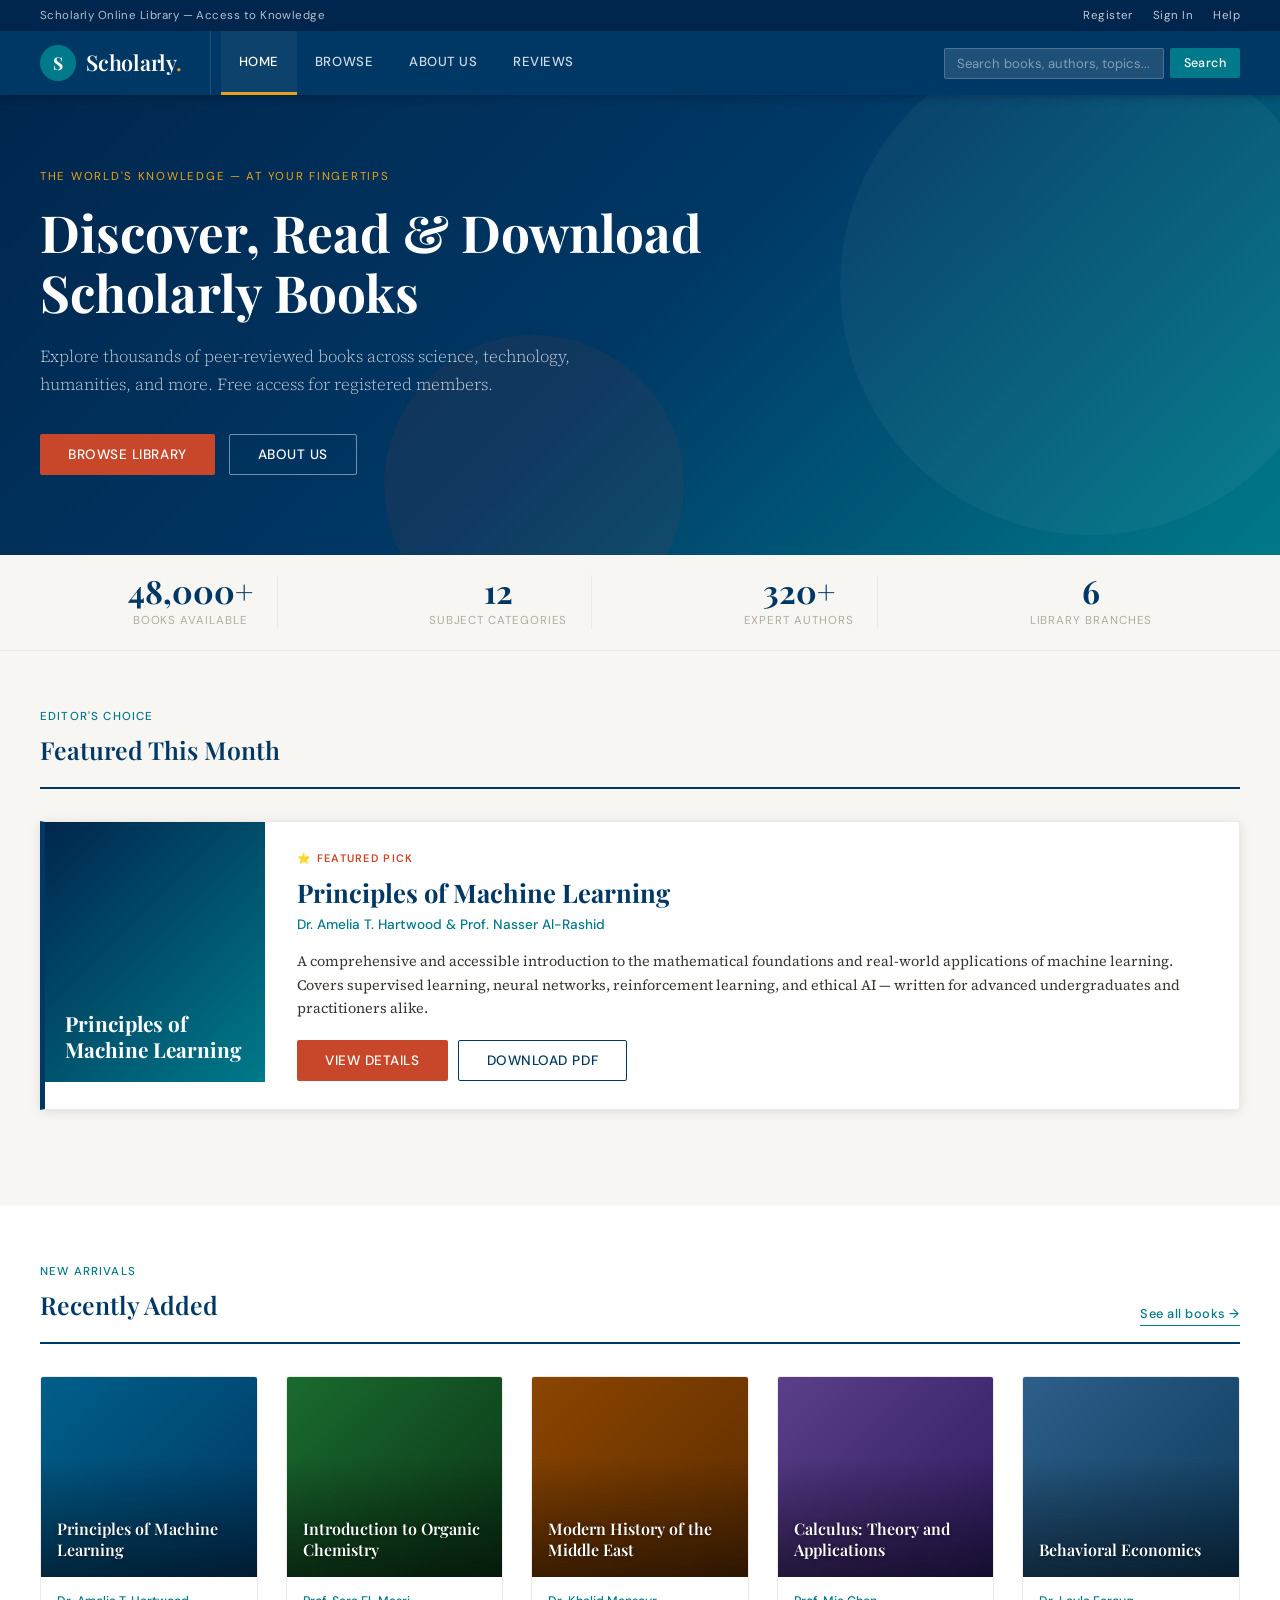
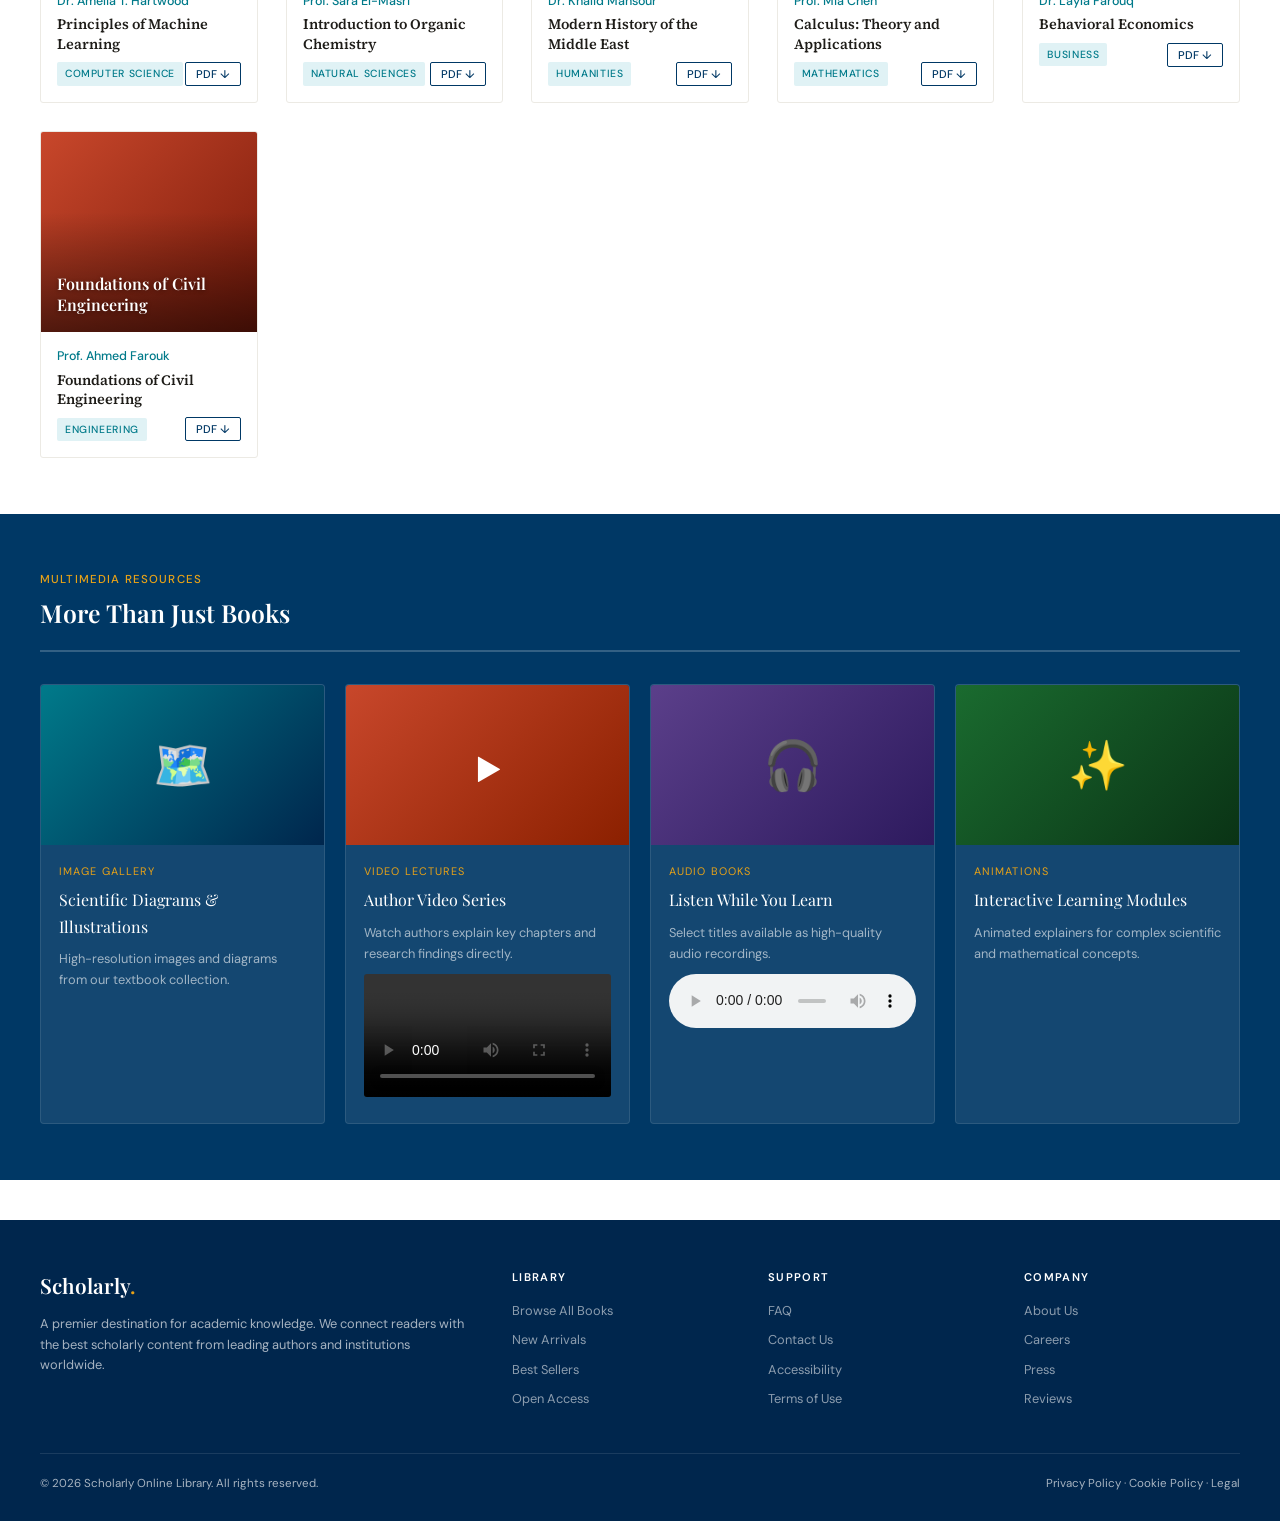
==== index.html @ befd286b "Add files via upload" ====
<!DOCTYPE html>
<html lang="en">
<head>
  <meta charset="UTF-8" />
  <meta name="viewport" content="width=device-width, initial-scale=1.0"/>
  <title>Scholarly – Online Library</title>
  <link rel="preconnect" href="https://fonts.googleapis.com">
  <link href="https://fonts.googleapis.com/css2?family=Playfair+Display:wght@400;600;700&family=Source+Serif+4:ital,wght@0,300;0,400;0,600;1,400&family=DM+Sans:wght@300;400;500&display=swap" rel="stylesheet">
  <style>
    /* =========================================
       CSS VARIABLES – Global Design Tokens
       =========================================
       These define the site's color palette,
       fonts, and spacing used everywhere.
    */
    :root {
      --navy:   #003865;
      --navy-dark: #00264d;
      --teal:   #007a8a;
      --teal-light: #e0f2f5;
      --accent: #c8472b;
      --gold:   #e8a217;
      --white:  #ffffff;
      --off-white: #f7f6f2;
      --light-gray: #eceae4;
      --mid-gray: #b0aba0;
      --dark-gray: #3a3530;
      --text:   #1e1c18;

      --font-display: 'Playfair Display', Georgia, serif;
      --font-body:    'Source Serif 4', Georgia, serif;
      --font-ui:      'DM Sans', Helvetica, sans-serif;

      --radius: 3px;
      --shadow: 0 2px 12px rgba(0,0,0,0.10);
      --shadow-lg: 0 8px 32px rgba(0,0,0,0.14);
    }

    /* =========================================
       RESET & BASE STYLES
    */
    *, *::before, *::after { box-sizing: border-box; margin: 0; padding: 0; }
    html { scroll-behavior: smooth; }
    body {
      font-family: var(--font-body);
      color: var(--text);
      background: var(--white);
      line-height: 1.65;
    }
    a { color: inherit; text-decoration: none; }
    img { max-width: 100%; display: block; }
    ul { list-style: none; }

    /* =========================================
       PAGE VISIBILITY SYSTEM
       Only the active "page" div is shown.
       JavaScript toggles the .active class.
    */
    .page { display: none; }
    .page.active { display: block; }

    /* =========================================
       TOP UTILITY BAR (above main nav)
    */
    .utility-bar {
      background: var(--navy-dark);
      color: rgba(255,255,255,0.7);
      font-family: var(--font-ui);
      font-size: 0.72rem;
      letter-spacing: 0.04em;
      padding: 6px 40px;
      display: flex;
      justify-content: space-between;
      align-items: center;
    }
    .utility-bar a { color: rgba(255,255,255,0.75); transition: color 0.2s; }
    .utility-bar a:hover { color: var(--white); }
    .utility-bar-links { display: flex; gap: 20px; }

    /* =========================================
       MAIN NAVIGATION
    */
    .main-nav {
      background: var(--navy);
      padding: 0 40px;
      display: flex;
      align-items: stretch;
      gap: 0;
      position: sticky;
      top: 0;
      z-index: 100;
      box-shadow: 0 2px 8px rgba(0,0,0,0.25);
    }

    /* Logo / Brand */
    .nav-brand {
      display: flex;
      align-items: center;
      gap: 10px;
      padding: 14px 28px 14px 0;
      border-right: 1px solid rgba(255,255,255,0.12);
      margin-right: 10px;
      cursor: pointer;
    }
    .nav-logo-icon {
      width: 36px; height: 36px;
      background: var(--teal);
      border-radius: 50%;
      display: flex; align-items: center; justify-content: center;
      font-family: var(--font-display);
      color: white; font-size: 1.1rem; font-weight: 700;
    }
    .nav-brand-text {
      font-family: var(--font-display);
      color: var(--white);
      font-size: 1.35rem;
      font-weight: 600;
      letter-spacing: -0.01em;
    }
    .nav-brand-text span { color: var(--gold); }

    /* Nav links */
    .nav-links {
      display: flex;
      align-items: stretch;
      gap: 0;
      flex: 1;
    }
    .nav-link {
      font-family: var(--font-ui);
      font-size: 0.82rem;
      font-weight: 500;
      letter-spacing: 0.04em;
      text-transform: uppercase;
      color: rgba(255,255,255,0.82);
      padding: 0 18px;
      display: flex;
      align-items: center;
      border-bottom: 3px solid transparent;
      transition: color 0.2s, border-color 0.2s, background 0.2s;
      cursor: pointer;
    }
    .nav-link:hover, .nav-link.active {
      color: var(--white);
      border-bottom-color: var(--gold);
      background: rgba(255,255,255,0.05);
    }

    /* Search bar in nav */
    .nav-search {
      display: flex;
      align-items: center;
      margin-left: auto;
      padding: 10px 0;
      gap: 6px;
    }
    .nav-search input {
      background: rgba(255,255,255,0.12);
      border: 1px solid rgba(255,255,255,0.2);
      border-radius: 2px;
      color: white;
      font-family: var(--font-ui);
      font-size: 0.82rem;
      padding: 6px 12px;
      width: 220px;
      outline: none;
      transition: background 0.2s, border-color 0.2s;
    }
    .nav-search input::placeholder { color: rgba(255,255,255,0.45); }
    .nav-search input:focus {
      background: rgba(255,255,255,0.18);
      border-color: var(--teal);
    }
    .nav-search button {
      background: var(--teal);
      border: none;
      color: white;
      padding: 7px 14px;
      font-family: var(--font-ui);
      font-size: 0.78rem;
      font-weight: 500;
      cursor: pointer;
      border-radius: 2px;
      letter-spacing: 0.03em;
      transition: background 0.2s;
    }
    .nav-search button:hover { background: #006070; }

    /* =========================================
       HERO SECTION (Home page)
    */
    .hero {
      background: linear-gradient(135deg, var(--navy-dark) 0%, var(--navy) 50%, var(--teal) 100%);
      padding: 72px 40px 80px;
      position: relative;
      overflow: hidden;
    }
    /* Decorative background pattern */
    .hero::before {
      content: '';
      position: absolute;
      top: -60px; right: -60px;
      width: 500px; height: 500px;
      border-radius: 50%;
      background: rgba(255,255,255,0.04);
    }
    .hero::after {
      content: '';
      position: absolute;
      bottom: -80px; left: 30%;
      width: 300px; height: 300px;
      border-radius: 50%;
      background: rgba(200,71,43,0.08);
    }
    .hero-inner {
      max-width: 1200px;
      margin: 0 auto;
      position: relative;
      z-index: 1;
    }
    .hero-eyebrow {
      font-family: var(--font-ui);
      font-size: 0.72rem;
      letter-spacing: 0.15em;
      text-transform: uppercase;
      color: var(--gold);
      margin-bottom: 16px;
    }
    .hero h1 {
      font-family: var(--font-display);
      font-size: clamp(2.2rem, 4vw, 3.4rem);
      font-weight: 700;
      color: var(--white);
      line-height: 1.18;
      max-width: 680px;
      margin-bottom: 20px;
    }
    .hero p {
      font-size: 1.05rem;
      color: rgba(255,255,255,0.75);
      max-width: 540px;
      margin-bottom: 36px;
      font-weight: 300;
    }
    .hero-cta {
      display: flex;
      gap: 14px;
      flex-wrap: wrap;
    }
    .btn-primary {
      background: var(--accent);
      color: white;
      font-family: var(--font-ui);
      font-size: 0.85rem;
      font-weight: 500;
      padding: 12px 28px;
      border: none;
      border-radius: 2px;
      cursor: pointer;
      letter-spacing: 0.04em;
      transition: background 0.2s, transform 0.15s;
      text-transform: uppercase;
    }
    .btn-primary:hover { background: #a83520; transform: translateY(-1px); }
    .btn-outline {
      background: transparent;
      color: white;
      font-family: var(--font-ui);
      font-size: 0.85rem;
      font-weight: 500;
      padding: 11px 28px;
      border: 1.5px solid rgba(255,255,255,0.45);
      border-radius: 2px;
      cursor: pointer;
      letter-spacing: 0.04em;
      transition: border-color 0.2s, background 0.2s;
      text-transform: uppercase;
    }
    .btn-outline:hover { border-color: white; background: rgba(255,255,255,0.08); }

    /* =========================================
       STATS BAR below hero
    */
    .stats-bar {
      background: var(--off-white);
      border-bottom: 1px solid var(--light-gray);
      padding: 20px 40px;
    }
    .stats-inner {
      max-width: 1200px;
      margin: 0 auto;
      display: flex;
      gap: 0;
      justify-content: space-around;
      align-items: center;
    }
    .stat-item {
      text-align: center;
      padding: 0 24px;
      border-right: 1px solid var(--light-gray);
    }
    .stat-item:last-child { border-right: none; }
    .stat-number {
      font-family: var(--font-display);
      font-size: 2rem;
      font-weight: 700;
      color: var(--navy);
      line-height: 1;
    }
    .stat-label {
      font-family: var(--font-ui);
      font-size: 0.72rem;
      letter-spacing: 0.08em;
      text-transform: uppercase;
      color: var(--mid-gray);
      margin-top: 4px;
    }

    /* =========================================
       SECTION CONTAINERS (shared layout)
    */
    .section {
      padding: 56px 40px;
    }
    .section-inner {
      max-width: 1200px;
      margin: 0 auto;
    }
    .section-header {
      display: flex;
      justify-content: space-between;
      align-items: flex-end;
      margin-bottom: 32px;
      padding-bottom: 16px;
      border-bottom: 2px solid var(--navy);
    }
    .section-title {
      font-family: var(--font-display);
      font-size: 1.55rem;
      font-weight: 600;
      color: var(--navy);
    }
    .section-title span {
      display: block;
      font-family: var(--font-ui);
      font-size: 0.72rem;
      letter-spacing: 0.1em;
      text-transform: uppercase;
      color: var(--teal);
      font-weight: 500;
      margin-bottom: 4px;
    }
    .see-all-link {
      font-family: var(--font-ui);
      font-size: 0.8rem;
      color: var(--teal);
      font-weight: 500;
      letter-spacing: 0.04em;
      border-bottom: 1px solid var(--teal);
      cursor: pointer;
      transition: color 0.2s;
    }
    .see-all-link:hover { color: var(--navy); border-color: var(--navy); }

    /* =========================================
       BOOK CARDS GRID
    */
    .books-grid {
      display: grid;
      grid-template-columns: repeat(auto-fill, minmax(200px, 1fr));
      gap: 28px;
    }
    .book-card {
      background: var(--white);
      border: 1px solid var(--light-gray);
      border-radius: var(--radius);
      overflow: hidden;
      transition: box-shadow 0.25s, transform 0.2s;
      cursor: pointer;
    }
    .book-card:hover {
      box-shadow: var(--shadow-lg);
      transform: translateY(-3px);
    }
    .book-cover {
      height: 200px;
      display: flex;
      align-items: flex-end;
      padding: 16px;
      position: relative;
      overflow: hidden;
    }
    /* Each cover has a unique color via inline style */
    .book-cover-title {
      font-family: var(--font-display);
      font-size: 1rem;
      font-weight: 600;
      color: white;
      line-height: 1.3;
      position: relative;
      z-index: 1;
      text-shadow: 0 1px 4px rgba(0,0,0,0.4);
    }
    .book-cover::after {
      content: '';
      position: absolute;
      inset: 0;
      background: linear-gradient(to top, rgba(0,0,0,0.5) 0%, transparent 60%);
    }
    .book-info { padding: 14px 16px 16px; }
    .book-author {
      font-family: var(--font-ui);
      font-size: 0.78rem;
      color: var(--teal);
      font-weight: 500;
      margin-bottom: 4px;
    }
    .book-title {
      font-family: var(--font-body);
      font-size: 0.9rem;
      font-weight: 600;
      color: var(--text);
      margin-bottom: 8px;
      line-height: 1.35;
    }
    .book-meta {
      display: flex;
      justify-content: space-between;
      align-items: center;
    }
    .book-badge {
      font-family: var(--font-ui);
      font-size: 0.65rem;
      letter-spacing: 0.06em;
      text-transform: uppercase;
      background: var(--teal-light);
      color: var(--teal);
      padding: 3px 8px;
      border-radius: 2px;
      font-weight: 500;
    }
    .book-download-btn {
      background: none;
      border: 1px solid var(--navy);
      color: var(--navy);
      font-family: var(--font-ui);
      font-size: 0.7rem;
      padding: 4px 10px;
      border-radius: 2px;
      cursor: pointer;
      font-weight: 500;
      transition: background 0.2s, color 0.2s;
    }
    .book-download-btn:hover { background: var(--navy); color: white; }

    /* =========================================
       FEATURED BOOK (large horizontal card)
    */
    .featured-book {
      display: grid;
      grid-template-columns: 220px 1fr;
      gap: 0;
      background: var(--white);
      border: 1px solid var(--light-gray);
      border-left: 5px solid var(--navy);
      box-shadow: var(--shadow);
      margin-bottom: 40px;
      border-radius: 0 var(--radius) var(--radius) 0;
    }
    .featured-cover {
      height: 260px;
      background: linear-gradient(135deg, #005f8a, #003865);
      display: flex;
      align-items: flex-end;
      padding: 20px;
    }
    .featured-cover-title {
      font-family: var(--font-display);
      font-size: 1.3rem;
      color: white;
      font-weight: 700;
      line-height: 1.25;
    }
    .featured-body {
      padding: 28px 32px;
      display: flex;
      flex-direction: column;
      justify-content: center;
    }
    .featured-label {
      font-family: var(--font-ui);
      font-size: 0.68rem;
      letter-spacing: 0.12em;
      text-transform: uppercase;
      color: var(--accent);
      font-weight: 600;
      margin-bottom: 8px;
    }
    .featured-title {
      font-family: var(--font-display);
      font-size: 1.6rem;
      font-weight: 700;
      color: var(--navy);
      margin-bottom: 6px;
      line-height: 1.25;
    }
    .featured-author {
      font-family: var(--font-ui);
      font-size: 0.85rem;
      color: var(--teal);
      margin-bottom: 14px;
      font-weight: 500;
    }
    .featured-desc {
      font-size: 0.9rem;
      color: var(--dark-gray);
      margin-bottom: 20px;
      line-height: 1.6;
    }
    .featured-actions { display: flex; gap: 10px; }

    /* =========================================
       CATEGORY GRID (Menu page)
    */
    .categories-grid {
      display: grid;
      grid-template-columns: repeat(auto-fill, minmax(240px, 1fr));
      gap: 20px;
    }
    .category-card {
      background: var(--white);
      border: 1px solid var(--light-gray);
      padding: 28px 24px;
      border-radius: var(--radius);
      cursor: pointer;
      transition: box-shadow 0.2s, border-color 0.2s, transform 0.2s;
      display: flex;
      gap: 18px;
      align-items: flex-start;
    }
    .category-card:hover {
      box-shadow: var(--shadow);
      border-color: var(--teal);
      transform: translateY(-2px);
    }
    .category-icon {
      width: 48px; height: 48px;
      border-radius: 50%;
      display: flex; align-items: center; justify-content: center;
      font-size: 1.4rem;
      flex-shrink: 0;
    }
    .category-info h3 {
      font-family: var(--font-display);
      font-size: 1rem;
      font-weight: 600;
      color: var(--navy);
      margin-bottom: 4px;
    }
    .category-info p {
      font-family: var(--font-ui);
      font-size: 0.78rem;
      color: var(--mid-gray);
    }
    .category-count {
      font-family: var(--font-ui);
      font-size: 0.68rem;
      color: var(--teal);
      font-weight: 600;
      margin-top: 6px;
      letter-spacing: 0.04em;
    }

    /* =========================================
       ABOUT US PAGE
    */
    .about-hero {
      background: var(--off-white);
      border-bottom: 1px solid var(--light-gray);
      padding: 56px 40px;
    }
    .about-hero-inner {
      max-width: 1200px;
      margin: 0 auto;
      display: grid;
      grid-template-columns: 1fr 1fr;
      gap: 64px;
      align-items: center;
    }
    .about-hero h1 {
      font-family: var(--font-display);
      font-size: 2.5rem;
      font-weight: 700;
      color: var(--navy);
      margin-bottom: 16px;
      line-height: 1.2;
    }
    .about-hero p {
      font-size: 1rem;
      color: var(--dark-gray);
      line-height: 1.7;
      margin-bottom: 16px;
    }
    .branches-grid {
      display: grid;
      grid-template-columns: repeat(2, 1fr);
      gap: 16px;
    }
    .branch-card {
      background: var(--white);
      border: 1px solid var(--light-gray);
      padding: 20px;
      border-radius: var(--radius);
      border-top: 3px solid var(--teal);
    }
    .branch-card h4 {
      font-family: var(--font-display);
      font-size: 0.95rem;
      color: var(--navy);
      margin-bottom: 6px;
    }
    .branch-card p {
      font-family: var(--font-ui);
      font-size: 0.78rem;
      color: var(--mid-gray);
      line-height: 1.5;
    }
    .contact-grid {
      display: grid;
      grid-template-columns: repeat(3, 1fr);
      gap: 20px;
      margin-top: 40px;
    }
    .contact-card {
      background: var(--navy);
      color: white;
      padding: 28px 24px;
      border-radius: var(--radius);
      text-align: center;
    }
    .contact-card .contact-icon { font-size: 2rem; margin-bottom: 12px; }
    .contact-card h4 {
      font-family: var(--font-ui);
      font-size: 0.75rem;
      letter-spacing: 0.1em;
      text-transform: uppercase;
      color: var(--gold);
      margin-bottom: 8px;
    }
    .contact-card p {
      font-family: var(--font-body);
      font-size: 0.9rem;
      color: rgba(255,255,255,0.8);
      line-height: 1.5;
    }

    /* =========================================
       REVIEW PAGE
    */
    .reviews-layout {
      display: grid;
      grid-template-columns: 1fr 380px;
      gap: 40px;
      align-items: start;
    }
    .review-card {
      background: var(--white);
      border: 1px solid var(--light-gray);
      padding: 24px 28px;
      border-radius: var(--radius);
      margin-bottom: 20px;
      border-left: 4px solid var(--teal);
    }
    .review-card-header {
      display: flex;
      justify-content: space-between;
      align-items: flex-start;
      margin-bottom: 12px;
    }
    .reviewer-name {
      font-family: var(--font-ui);
      font-weight: 600;
      font-size: 0.9rem;
      color: var(--navy);
    }
    .review-book {
      font-family: var(--font-ui);
      font-size: 0.75rem;
      color: var(--teal);
      margin-top: 2px;
    }
    .stars { color: var(--gold); font-size: 0.9rem; letter-spacing: 2px; }
    .review-text {
      font-size: 0.9rem;
      color: var(--dark-gray);
      line-height: 1.65;
      font-style: italic;
    }
    .review-date {
      font-family: var(--font-ui);
      font-size: 0.72rem;
      color: var(--mid-gray);
      margin-top: 12px;
    }

    /* Review form */
    .review-form-panel {
      background: var(--off-white);
      border: 1px solid var(--light-gray);
      padding: 32px 28px;
      border-radius: var(--radius);
      position: sticky;
      top: 80px;
    }
    .review-form-panel h3 {
      font-family: var(--font-display);
      font-size: 1.2rem;
      color: var(--navy);
      margin-bottom: 20px;
      padding-bottom: 12px;
      border-bottom: 2px solid var(--navy);
    }
    .form-group { margin-bottom: 16px; }
    .form-group label {
      display: block;
      font-family: var(--font-ui);
      font-size: 0.75rem;
      font-weight: 600;
      letter-spacing: 0.06em;
      text-transform: uppercase;
      color: var(--dark-gray);
      margin-bottom: 6px;
    }
    .form-group input,
    .form-group select,
    .form-group textarea {
      width: 100%;
      border: 1.5px solid var(--light-gray);
      border-radius: var(--radius);
      padding: 9px 12px;
      font-family: var(--font-body);
      font-size: 0.88rem;
      color: var(--text);
      background: var(--white);
      outline: none;
      transition: border-color 0.2s;
    }
    .form-group input:focus,
    .form-group select:focus,
    .form-group textarea:focus { border-color: var(--teal); }
    .form-group textarea { resize: vertical; min-height: 100px; }

    /* Star rating input */
    .star-rating { display: flex; gap: 6px; }
    .star-rating span {
      font-size: 1.5rem;
      cursor: pointer;
      color: var(--light-gray);
      transition: color 0.15s;
    }
    .star-rating span.active,
    .star-rating span:hover { color: var(--gold); }

    .submit-btn {
      width: 100%;
      background: var(--navy);
      color: white;
      border: none;
      padding: 12px;
      font-family: var(--font-ui);
      font-size: 0.85rem;
      font-weight: 600;
      letter-spacing: 0.06em;
      text-transform: uppercase;
      border-radius: var(--radius);
      cursor: pointer;
      transition: background 0.2s;
      margin-top: 6px;
    }
    .submit-btn:hover { background: var(--teal); }

    /* =========================================
       BOOK DETAIL VIEW (shown when a book is clicked)
    */
    .book-detail-header {
      background: var(--navy);
      padding: 40px 40px;
      display: flex;
      gap: 40px;
      align-items: flex-end;
    }
    .book-detail-cover {
      width: 160px;
      height: 220px;
      border-radius: 3px;
      flex-shrink: 0;
      display: flex;
      align-items: flex-end;
      padding: 16px;
      box-shadow: var(--shadow-lg);
    }
    .book-detail-cover-title {
      font-family: var(--font-display);
      color: white;
      font-size: 1rem;
      font-weight: 700;
      line-height: 1.3;
    }
    .book-detail-meta { color: white; }
    .book-detail-meta h1 {
      font-family: var(--font-display);
      font-size: 2rem;
      font-weight: 700;
      margin-bottom: 6px;
      line-height: 1.2;
    }
    .book-detail-meta .author {
      font-family: var(--font-ui);
      color: var(--gold);
      font-size: 0.9rem;
      margin-bottom: 16px;
    }
    .book-detail-tags { display: flex; gap: 8px; flex-wrap: wrap; }
    .tag {
      font-family: var(--font-ui);
      font-size: 0.72rem;
      padding: 4px 12px;
      border: 1px solid rgba(255,255,255,0.3);
      border-radius: 20px;
      color: rgba(255,255,255,0.8);
    }
    .book-detail-body {
      max-width: 1200px;
      margin: 0 auto;
      padding: 40px 40px;
      display: grid;
      grid-template-columns: 1fr 300px;
      gap: 48px;
    }
    .book-detail-desc h2 {
      font-family: var(--font-display);
      font-size: 1.2rem;
      color: var(--navy);
      margin-bottom: 14px;
    }
    .book-detail-desc p {
      font-size: 0.95rem;
      line-height: 1.75;
      color: var(--dark-gray);
      margin-bottom: 16px;
    }
    .book-detail-sidebar-card {
      background: var(--off-white);
      border: 1px solid var(--light-gray);
      padding: 24px;
      border-radius: var(--radius);
    }
    .book-detail-sidebar-card h4 {
      font-family: var(--font-ui);
      font-size: 0.72rem;
      letter-spacing: 0.1em;
      text-transform: uppercase;
      color: var(--mid-gray);
      margin-bottom: 16px;
    }
    .detail-meta-row {
      display: flex;
      justify-content: space-between;
      padding: 10px 0;
      border-bottom: 1px solid var(--light-gray);
      font-size: 0.85rem;
    }
    .detail-meta-row:last-child { border-bottom: none; }
    .detail-meta-row .label {
      font-family: var(--font-ui);
      color: var(--mid-gray);
      font-size: 0.78rem;
    }
    .detail-meta-row .value {
      font-weight: 600;
      color: var(--text);
      font-family: var(--font-ui);
      font-size: 0.82rem;
    }
    .download-full-btn {
      width: 100%;
      background: var(--accent);
      color: white;
      border: none;
      padding: 13px;
      font-family: var(--font-ui);
      font-size: 0.82rem;
      font-weight: 600;
      letter-spacing: 0.06em;
      text-transform: uppercase;
      border-radius: var(--radius);
      cursor: pointer;
      margin-top: 18px;
      transition: background 0.2s;
    }
    .download-full-btn:hover { background: #a83520; }

    /* =========================================
       BACK BUTTON
    */
    .back-btn {
      background: none;
      border: none;
      color: var(--teal);
      font-family: var(--font-ui);
      font-size: 0.82rem;
      cursor: pointer;
      padding: 16px 40px;
      display: flex;
      align-items: center;
      gap: 6px;
      font-weight: 500;
      transition: color 0.2s;
    }
    .back-btn:hover { color: var(--navy); }

    /* =========================================
       FOOTER
    */
    footer {
      background: var(--navy-dark);
      color: rgba(255,255,255,0.65);
      padding: 48px 40px 28px;
      margin-top: 40px;
    }
    .footer-inner {
      max-width: 1200px;
      margin: 0 auto;
    }
    .footer-grid {
      display: grid;
      grid-template-columns: 2fr 1fr 1fr 1fr;
      gap: 40px;
      margin-bottom: 36px;
    }
    .footer-brand { }
    .footer-brand .brand-name {
      font-family: var(--font-display);
      color: white;
      font-size: 1.3rem;
      font-weight: 600;
      margin-bottom: 12px;
    }
    .footer-brand .brand-name span { color: var(--gold); }
    .footer-brand p {
      font-family: var(--font-ui);
      font-size: 0.8rem;
      line-height: 1.6;
    }
    .footer-col h5 {
      font-family: var(--font-ui);
      font-size: 0.7rem;
      letter-spacing: 0.12em;
      text-transform: uppercase;
      color: white;
      font-weight: 600;
      margin-bottom: 14px;
    }
    .footer-col a {
      display: block;
      font-family: var(--font-ui);
      font-size: 0.8rem;
      color: rgba(255,255,255,0.55);
      margin-bottom: 8px;
      cursor: pointer;
      transition: color 0.2s;
    }
    .footer-col a:hover { color: white; }
    .footer-bottom {
      border-top: 1px solid rgba(255,255,255,0.1);
      padding-top: 20px;
      display: flex;
      justify-content: space-between;
      align-items: center;
      font-family: var(--font-ui);
      font-size: 0.72rem;
    }

    /* =========================================
       NOTIFICATION TOAST
    */
    .toast {
      position: fixed;
      bottom: 30px;
      right: 30px;
      background: var(--navy);
      color: white;
      padding: 14px 24px;
      border-radius: var(--radius);
      font-family: var(--font-ui);
      font-size: 0.85rem;
      box-shadow: var(--shadow-lg);
      z-index: 999;
      display: none;
      align-items: center;
      gap: 10px;
      animation: slideIn 0.3s ease;
    }
    .toast.show { display: flex; }
    @keyframes slideIn {
      from { transform: translateX(60px); opacity: 0; }
      to   { transform: translateX(0); opacity: 1; }
    }

    /* =========================================
       RESPONSIVE (basic)
    */
    @media (max-width: 768px) {
      .main-nav { flex-wrap: wrap; padding: 0 16px; }
      .hero, .section, .about-hero { padding-left: 16px; padding-right: 16px; }
      .hero h1 { font-size: 1.8rem; }
      .footer-grid { grid-template-columns: 1fr 1fr; }
      .reviews-layout { grid-template-columns: 1fr; }
      .about-hero-inner { grid-template-columns: 1fr; }
      .book-detail-body { grid-template-columns: 1fr; }
      .contact-grid { grid-template-columns: 1fr; }
      .featured-book { grid-template-columns: 1fr; }
      .stats-inner { flex-wrap: wrap; }
      .nav-search { display: none; }
    }
  </style>
</head>
<body>

<!-- =============================================
     UTILITY BAR
     A small strip at the very top with links
============================================= -->
<div class="utility-bar">
  <span>Scholarly Online Library — Access to Knowledge</span>
  <div class="utility-bar-links">
    <a href="#">Register</a>
    <a href="#">Sign In</a>
    <a href="#">Help</a>
  </div>
</div>

<!-- =============================================
     MAIN NAVIGATION
     The sticky top bar with logo + links + search
============================================= -->
<nav class="main-nav">
  <div class="nav-brand" onclick="showPage('home')">
    <div class="nav-logo-icon">S</div>
    <div class="nav-brand-text">Scholarly<span>.</span></div>
  </div>
  <div class="nav-links">
    <div class="nav-link active" id="nav-home"   onclick="showPage('home')">Home</div>
    <div class="nav-link"        id="nav-menu"   onclick="showPage('menu')">Browse</div>
    <div class="nav-link"        id="nav-about"  onclick="showPage('about')">About Us</div>
    <div class="nav-link"        id="nav-review" onclick="showPage('review')">Reviews</div>
  </div>
  <div class="nav-search">
    <input type="text" id="searchInput" placeholder="Search books, authors, topics..." />
    <button onclick="handleSearch()">Search</button>
  </div>
</nav>

<!-- =============================================
     TOAST NOTIFICATION
============================================= -->
<div class="toast" id="toast">
  <span id="toastMsg">✓ Action completed</span>
</div>

<!-- =============================================
     PAGE: HOME
============================================= -->
<div class="page active" id="page-home">

  <!-- Hero Banner -->
  <section class="hero">
    <div class="hero-inner">
      <div class="hero-eyebrow">The World's Knowledge — At Your Fingertips</div>
      <h1>Discover, Read &amp; Download Scholarly Books</h1>
      <p>Explore thousands of peer-reviewed books across science, technology, humanities, and more. Free access for registered members.</p>
      <div class="hero-cta">
        <button class="btn-primary" onclick="showPage('menu')">Browse Library</button>
        <button class="btn-outline" onclick="showPage('about')">About Us</button>
      </div>
    </div>
  </section>

  <!-- Stats Bar -->
  <div class="stats-bar">
    <div class="stats-inner">
      <div class="stat-item">
        <div class="stat-number">48,000+</div>
        <div class="stat-label">Books Available</div>
      </div>
      <div class="stat-item">
        <div class="stat-number">12</div>
        <div class="stat-label">Subject Categories</div>
      </div>
      <div class="stat-item">
        <div class="stat-number">320+</div>
        <div class="stat-label">Expert Authors</div>
      </div>
      <div class="stat-item">
        <div class="stat-number">6</div>
        <div class="stat-label">Library Branches</div>
      </div>
    </div>
  </div>

  <!-- Featured Book -->
  <section class="section" style="background: var(--off-white);">
    <div class="section-inner">
      <div class="section-header">
        <div class="section-title">
          <span>Editor's Choice</span>
          Featured This Month
        </div>
      </div>
      <div class="featured-book">
        <div class="featured-cover" style="background: linear-gradient(135deg, #00264d, #007a8a);">
          <div class="featured-cover-title">Principles of Machine Learning</div>
        </div>
        <div class="featured-body">
          <div class="featured-label">⭐ Featured Pick</div>
          <div class="featured-title">Principles of Machine Learning</div>
          <div class="featured-author">Dr. Amelia T. Hartwood &amp; Prof. Nasser Al-Rashid</div>
          <p class="featured-desc">A comprehensive and accessible introduction to the mathematical foundations and real-world applications of machine learning. Covers supervised learning, neural networks, reinforcement learning, and ethical AI — written for advanced undergraduates and practitioners alike.</p>
          <div class="featured-actions">
            <button class="btn-primary" onclick="showBookDetail('ml')">View Details</button>
            <button class="btn-outline" style="color: var(--navy); border-color: var(--navy);" onclick="downloadBook('Principles of Machine Learning')">Download PDF</button>
          </div>
        </div>
      </div>
    </div>
  </section>

  <!-- Recently Added Books -->
  <section class="section">
    <div class="section-inner">
      <div class="section-header">
        <div class="section-title">
          <span>New Arrivals</span>
          Recently Added
        </div>
        <span class="see-all-link" onclick="showPage('menu')">See all books →</span>
      </div>
      <div class="books-grid" id="home-books-grid"></div>
    </div>
  </section>

  <!-- Multimedia Section -->
  <section class="section" style="background: var(--navy); color: white;">
    <div class="section-inner">
      <div class="section-header" style="border-bottom-color: rgba(255,255,255,0.2);">
        <div class="section-title" style="color: white;">
          <span style="color: var(--gold);">Multimedia Resources</span>
          More Than Just Books
        </div>
      </div>
      <div style="display: grid; grid-template-columns: repeat(auto-fit, minmax(260px, 1fr)); gap: 20px;">

        <!-- Image resource -->
        <div style="background: rgba(255,255,255,0.08); border-radius: 4px; overflow: hidden; border: 1px solid rgba(255,255,255,0.1);">
          <div style="width: 100%; height: 160px; background: linear-gradient(135deg, #007a8a, #00264d); display: flex; align-items: center; justify-content: center; font-size: 3rem;">🗺️</div>
          <div style="padding: 18px;">
            <div style="font-family: var(--font-ui); font-size: 0.68rem; letter-spacing: 0.1em; text-transform: uppercase; color: var(--gold); margin-bottom: 6px;">Image Gallery</div>
            <div style="font-family: var(--font-display); font-size: 1rem; margin-bottom: 8px;">Scientific Diagrams &amp; Illustrations</div>
            <div style="font-family: var(--font-ui); font-size: 0.8rem; color: rgba(255,255,255,0.6);">High-resolution images and diagrams from our textbook collection.</div>
          </div>
        </div>

        <!-- Video resource -->
        <div style="background: rgba(255,255,255,0.08); border-radius: 4px; overflow: hidden; border: 1px solid rgba(255,255,255,0.1);">
          <div style="width: 100%; height: 160px; background: linear-gradient(135deg, #c8472b, #8b2000); display: flex; align-items: center; justify-content: center; font-size: 3rem;">▶️</div>
          <div style="padding: 18px;">
            <div style="font-family: var(--font-ui); font-size: 0.68rem; letter-spacing: 0.1em; text-transform: uppercase; color: var(--gold); margin-bottom: 6px;">Video Lectures</div>
            <div style="font-family: var(--font-display); font-size: 1rem; margin-bottom: 8px;">Author Video Series</div>
            <div style="font-family: var(--font-ui); font-size: 0.8rem; color: rgba(255,255,255,0.6);">Watch authors explain key chapters and research findings directly.</div>
            <video style="width:100%; border-radius:3px; margin-top:10px;" controls>
              <source src="" type="video/mp4">
              <p style="font-size:0.75rem; color: rgba(255,255,255,0.4); margin-top:4px;">Sample video — upload your video file here.</p>
            </video>
          </div>
        </div>

        <!-- Audio resource -->
        <div style="background: rgba(255,255,255,0.08); border-radius: 4px; overflow: hidden; border: 1px solid rgba(255,255,255,0.1);">
          <div style="width: 100%; height: 160px; background: linear-gradient(135deg, #5b3f8a, #2d1a5e); display: flex; align-items: center; justify-content: center; font-size: 3rem;">🎧</div>
          <div style="padding: 18px;">
            <div style="font-family: var(--font-ui); font-size: 0.68rem; letter-spacing: 0.1em; text-transform: uppercase; color: var(--gold); margin-bottom: 6px;">Audio Books</div>
            <div style="font-family: var(--font-display); font-size: 1rem; margin-bottom: 8px;">Listen While You Learn</div>
            <div style="font-family: var(--font-ui); font-size: 0.8rem; color: rgba(255,255,255,0.6);">Select titles available as high-quality audio recordings.</div>
            <audio style="width:100%; margin-top:10px;" controls>
              <source src="" type="audio/mpeg">
              <p style="font-size:0.75rem; color: rgba(255,255,255,0.4); margin-top:4px;">Sample audio — upload your audio file here.</p>
            </audio>
          </div>
        </div>

        <!-- Animation resource -->
        <div style="background: rgba(255,255,255,0.08); border-radius: 4px; overflow: hidden; border: 1px solid rgba(255,255,255,0.1);">
          <div style="width: 100%; height: 160px; background: linear-gradient(135deg, #1a6b2f, #0a3315); display: flex; align-items: center; justify-content: center; font-size: 3rem;">✨</div>
          <div style="padding: 18px;">
            <div style="font-family: var(--font-ui); font-size: 0.68rem; letter-spacing: 0.1em; text-transform: uppercase; color: var(--gold); margin-bottom: 6px;">Animations</div>
            <div style="font-family: var(--font-display); font-size: 1rem; margin-bottom: 8px;">Interactive Learning Modules</div>
            <div style="font-family: var(--font-ui); font-size: 0.8rem; color: rgba(255,255,255,0.6);">Animated explainers for complex scientific and mathematical concepts.</div>
          </div>
        </div>

      </div>
    </div>
  </section>

  <footer>
    <div class="footer-inner">
      <div class="footer-grid">
        <div class="footer-brand">
          <div class="brand-name">Scholarly<span>.</span></div>
          <p>A premier destination for academic knowledge. We connect readers with the best scholarly content from leading authors and institutions worldwide.</p>
        </div>
        <div class="footer-col">
          <h5>Library</h5>
          <a onclick="showPage('menu')">Browse All Books</a>
          <a onclick="showPage('menu')">New Arrivals</a>
          <a onclick="showPage('menu')">Best Sellers</a>
          <a onclick="showPage('menu')">Open Access</a>
        </div>
        <div class="footer-col">
          <h5>Support</h5>
          <a>FAQ</a>
          <a>Contact Us</a>
          <a>Accessibility</a>
          <a>Terms of Use</a>
        </div>
        <div class="footer-col">
          <h5>Company</h5>
          <a onclick="showPage('about')">About Us</a>
          <a>Careers</a>
          <a>Press</a>
          <a onclick="showPage('review')">Reviews</a>
        </div>
      </div>
      <div class="footer-bottom">
        <span>© 2026 Scholarly Online Library. All rights reserved.</span>
        <span>Privacy Policy · Cookie Policy · Legal</span>
      </div>
    </div>
  </footer>
</div><!-- end page-home -->

<!-- =============================================
     PAGE: MENU (Browse by Category)
============================================= -->
<div class="page" id="page-menu">
  <section class="section" style="background: var(--off-white); padding-bottom: 32px;">
    <div class="section-inner">
      <h1 style="font-family: var(--font-display); font-size: 2rem; color: var(--navy); margin-bottom: 8px;">Browse the Library</h1>
      <p style="font-family: var(--font-ui); color: var(--mid-gray); font-size: 0.9rem;">Choose a subject category to explore our curated collection of books.</p>
    </div>
  </section>

  <!-- Category filter tabs -->
  <section class="section">
    <div class="section-inner">
      <div class="section-header">
        <div class="section-title"><span>All Subjects</span>Browse by Category</div>
      </div>
      <div class="categories-grid">
        <div class="category-card" onclick="showCategory('Computer Science')">
          <div class="category-icon" style="background: #e0f2f5;">💻</div>
          <div class="category-info">
            <h3>Computer Science</h3>
            <p>AI, algorithms, programming, data science</p>
            <div class="category-count">8,240 Books</div>
          </div>
        </div>
        <div class="category-card" onclick="showCategory('Medicine & Health')">
          <div class="category-icon" style="background: #fce8e8;">🏥</div>
          <div class="category-info">
            <h3>Medicine &amp; Health</h3>
            <p>Clinical sciences, pharmacology, public health</p>
            <div class="category-count">6,100 Books</div>
          </div>
        </div>
        <div class="category-card" onclick="showCategory('Engineering')">
          <div class="category-icon" style="background: #fff4e0;">⚙️</div>
          <div class="category-info">
            <h3>Engineering</h3>
            <p>Electrical, civil, mechanical, chemical</p>
            <div class="category-count">7,800 Books</div>
          </div>
        </div>
        <div class="category-card" onclick="showCategory('Mathematics')">
          <div class="category-icon" style="background: #f0e8ff;">📐</div>
          <div class="category-info">
            <h3>Mathematics</h3>
            <p>Pure &amp; applied math, statistics, logic</p>
            <div class="category-count">4,500 Books</div>
          </div>
        </div>
        <div class="category-card" onclick="showCategory('Natural Sciences')">
          <div class="category-icon" style="background: #e8f5e9;">🌿</div>
          <div class="category-info">
            <h3>Natural Sciences</h3>
            <p>Physics, chemistry, biology, ecology</p>
            <div class="category-count">9,200 Books</div>
          </div>
        </div>
        <div class="category-card" onclick="showCategory('Humanities')">
          <div class="category-icon" style="background: #fff0e0;">📜</div>
          <div class="category-info">
            <h3>Humanities</h3>
            <p>History, philosophy, linguistics, arts</p>
            <div class="category-count">5,300 Books</div>
          </div>
        </div>
        <div class="category-card" onclick="showCategory('Business')">
          <div class="category-icon" style="background: #e8f0ff;">📊</div>
          <div class="category-info">
            <h3>Business &amp; Economics</h3>
            <p>Finance, management, marketing, strategy</p>
            <div class="category-count">6,800 Books</div>
          </div>
        </div>
        <div class="category-card" onclick="showCategory('Social Sciences')">
          <div class="category-icon" style="background: #fde8f5;">🤝</div>
          <div class="category-info">
            <h3>Social Sciences</h3>
            <p>Sociology, psychology, political science</p>
            <div class="category-count">4,100 Books</div>
          </div>
        </div>
      </div>
    </div>
  </section>

  <!-- Books in selected category -->
  <section class="section" style="background: var(--off-white);">
    <div class="section-inner">
      <div class="section-header">
        <div class="section-title" id="category-heading"><span>Showing</span>All Books</div>
      </div>
      <div class="books-grid" id="menu-books-grid"></div>
    </div>
  </section>

  <footer>
    <div class="footer-inner">
      <div class="footer-bottom">
        <span>© 2026 Scholarly Online Library. All rights reserved.</span>
      </div>
    </div>
  </footer>
</div><!-- end page-menu -->

<!-- =============================================
     PAGE: ABOUT US
============================================= -->
<div class="page" id="page-about">
  <section class="about-hero">
    <div class="about-hero-inner">
      <div>
        <div style="font-family: var(--font-ui); font-size: 0.72rem; letter-spacing: 0.12em; text-transform: uppercase; color: var(--teal); margin-bottom: 10px;">About Scholarly</div>
        <h1>Connecting Readers<br/>to Knowledge Since 1998</h1>
        <p>Scholarly is an independent academic publishing and library platform dedicated to making peer-reviewed books accessible to students, researchers, and lifelong learners worldwide.</p>
        <p>We partner with over 200 universities and research institutions, maintaining a growing collection of more than 48,000 titles across all major disciplines.</p>
      </div>
      <div class="branches-grid">
        <div class="branch-card">
          <h4>📍 Main Campus Branch</h4>
          <p>45 University Boulevard, Cairo<br/>+20 2 2345 6789<br/>Mon–Fri: 8am – 9pm</p>
        </div>
        <div class="branch-card">
          <h4>📍 Downtown Branch</h4>
          <p>12 Tahrir Square, Cairo<br/>+20 2 2987 6543<br/>Mon–Sat: 9am – 8pm</p>
        </div>
        <div class="branch-card">
          <h4>📍 Alexandria Branch</h4>
          <p>7 Corniche Road, Alexandria<br/>+20 3 4567 8901<br/>Mon–Fri: 9am – 7pm</p>
        </div>
        <div class="branch-card">
          <h4>📍 Giza Branch</h4>
          <p>88 Pyramids Road, Giza<br/>+20 2 3765 4321<br/>Daily: 10am – 8pm</p>
        </div>
      </div>
    </div>
  </section>

  <!-- Mission section -->
  <section class="section">
    <div class="section-inner">
      <div class="section-header">
        <div class="section-title"><span>Our Mission</span>What Drives Us</div>
      </div>
      <div style="display: grid; grid-template-columns: repeat(3, 1fr); gap: 28px;">
        <div style="padding: 28px; border: 1px solid var(--light-gray); border-top: 4px solid var(--navy); border-radius: var(--radius);">
          <div style="font-size: 2rem; margin-bottom: 14px;">📚</div>
          <h3 style="font-family: var(--font-display); color: var(--navy); margin-bottom: 10px;">Open Access</h3>
          <p style="font-size: 0.88rem; color: var(--dark-gray); line-height: 1.65;">We believe knowledge should be free. Over 30% of our collection is fully open-access — available to anyone, anywhere, with no subscription required.</p>
        </div>
        <div style="padding: 28px; border: 1px solid var(--light-gray); border-top: 4px solid var(--teal); border-radius: var(--radius);">
          <div style="font-size: 2rem; margin-bottom: 14px;">🔬</div>
          <h3 style="font-family: var(--font-display); color: var(--navy); margin-bottom: 10px;">Peer-Reviewed Quality</h3>
          <p style="font-size: 0.88rem; color: var(--dark-gray); line-height: 1.65;">Every title in our collection undergoes a rigorous editorial review process. We maintain the highest standards for accuracy and scholarly integrity.</p>
        </div>
        <div style="padding: 28px; border: 1px solid var(--light-gray); border-top: 4px solid var(--accent); border-radius: var(--radius);">
          <div style="font-size: 2rem; margin-bottom: 14px;">🌍</div>
          <h3 style="font-family: var(--font-display); color: var(--navy); margin-bottom: 10px;">Global Community</h3>
          <p style="font-size: 0.88rem; color: var(--dark-gray); line-height: 1.65;">Our readers span 190 countries. We support multilingual content and are committed to diversifying the voices represented in our collection.</p>
        </div>
      </div>

      <!-- Contact cards -->
      <div class="contact-grid">
        <div class="contact-card">
          <div class="contact-icon">📞</div>
          <h4>Phone</h4>
          <p>+20 2 2345 6789<br/>+20 2 2345 6790<br/>Mon–Fri, 9am–6pm</p>
        </div>
        <div class="contact-card">
          <div class="contact-icon">✉️</div>
          <h4>Email</h4>
          <p>info@scholarly.eg<br/>support@scholarly.eg<br/>Response within 24h</p>
        </div>
        <div class="contact-card">
          <div class="contact-icon">🗺️</div>
          <h4>Head Office</h4>
          <p>45 University Boulevard<br/>Cairo, Egypt 11511<br/>Open to visitors daily</p>
        </div>
      </div>
    </div>
  </section>

  <footer>
    <div class="footer-inner">
      <div class="footer-bottom">
        <span>© 2026 Scholarly Online Library. All rights reserved.</span>
      </div>
    </div>
  </footer>
</div><!-- end page-about -->

<!-- =============================================
     PAGE: REVIEWS
============================================= -->
<div class="page" id="page-review">
  <section class="section" style="background: var(--off-white); padding-bottom: 32px;">
    <div class="section-inner">
      <h1 style="font-family: var(--font-display); font-size: 2rem; color: var(--navy); margin-bottom: 8px;">Reader Reviews</h1>
      <p style="font-family: var(--font-ui); color: var(--mid-gray); font-size: 0.9rem;">Share your thoughts and read what others say about our collection.</p>
    </div>
  </section>

  <section class="section">
    <div class="section-inner reviews-layout">

      <!-- Left: List of reviews -->
      <div id="reviews-list">
        <!-- Reviews injected by JS -->
      </div>

      <!-- Right: Submit review form -->
      <div class="review-form-panel">
        <h3>Submit Your Review</h3>
        <div class="form-group">
          <label>Your Name</label>
          <input type="text" id="review-name" placeholder="e.g., Ahmed Hassan" />
        </div>
        <div class="form-group">
          <label>Book Title</label>
          <select id="review-book">
            <option value="">Select a book…</option>
            <option>Principles of Machine Learning</option>
            <option>Introduction to Organic Chemistry</option>
            <option>Modern History of the Middle East</option>
            <option>Calculus: Theory and Applications</option>
            <option>Behavioral Economics</option>
            <option>Foundations of Civil Engineering</option>
            <option>Clinical Psychology Handbook</option>
            <option>Data Structures &amp; Algorithms</option>
          </select>
        </div>
        <div class="form-group">
          <label>Your Rating</label>
          <div class="star-rating" id="starRating">
            <span onclick="setRating(1)">★</span>
            <span onclick="setRating(2)">★</span>
            <span onclick="setRating(3)">★</span>
            <span onclick="setRating(4)">★</span>
            <span onclick="setRating(5)">★</span>
          </div>
        </div>
        <div class="form-group">
          <label>Your Review</label>
          <textarea id="review-text" placeholder="Share your experience with this book…"></textarea>
        </div>
        <button class="submit-btn" onclick="submitReview()">Submit Review</button>
      </div>
    </div>
  </section>

  <footer>
    <div class="footer-inner">
      <div class="footer-bottom">
        <span>© 2026 Scholarly Online Library. All rights reserved.</span>
      </div>
    </div>
  </footer>
</div><!-- end page-review -->

<!-- =============================================
     PAGE: BOOK DETAIL VIEW
============================================= -->
<div class="page" id="page-book-detail">
  <button class="back-btn" onclick="goBack()">← Back</button>
  <div id="book-detail-content">
    <!-- Injected by JS -->
  </div>
</div>

<!-- =============================================
     JAVASCRIPT
     All page logic, data, and interactions
============================================= -->
<script>
  // =============================================
  // DATA: Our library's book collection
  // Each book object holds all the info we display
  // =============================================
  const books = [
    {
      id: 'ml',
      title: 'Principles of Machine Learning',
      author: 'Dr. Amelia T. Hartwood & Prof. Nasser Al-Rashid',
      category: 'Computer Science',
      year: 2024,
      pages: 580,
      isbn: '978-0-123456-78-9',
      color: 'linear-gradient(135deg, #005f8a, #003865)',
      desc: 'A comprehensive and accessible introduction to the mathematical foundations and real-world applications of machine learning. Covers supervised learning, neural networks, reinforcement learning, and ethical AI.',
      fullDesc: 'This landmark textbook bridges the gap between theoretical rigor and practical application in modern machine learning. Starting from linear algebra and probability theory, it builds step-by-step to cover the full landscape of contemporary ML: regression, classification, neural networks, convolutional and recurrent architectures, transformers, reinforcement learning, and responsible AI practices. Rich with worked examples, Python code exercises, and case studies from healthcare, finance, and engineering, this book is essential for advanced undergraduates and practicing data scientists alike.'
    },
    {
      id: 'chem',
      title: 'Introduction to Organic Chemistry',
      author: 'Prof. Sara El-Masri',
      category: 'Natural Sciences',
      year: 2023,
      pages: 712,
      isbn: '978-0-234567-89-0',
      color: 'linear-gradient(135deg, #1a6b2f, #0a3315)',
      desc: 'A thorough, visually-rich introduction to organic chemistry for undergraduate students, with abundant reaction mechanisms and laboratory guidance.',
      fullDesc: 'Organic chemistry is the gateway to medicine, pharmacology, and materials science. This textbook presents the subject with unusual clarity, using visual 3D molecular models alongside traditional structural formulas. The book covers alkanes, alkenes, alkynes, aromatic compounds, stereochemistry, carbonyl chemistry, amines, and bioorganic macromolecules. Each chapter ends with synthesis exercises designed to build genuine problem-solving intuition.'
    },
    {
      id: 'history',
      title: 'Modern History of the Middle East',
      author: 'Dr. Khalid Mansour',
      category: 'Humanities',
      year: 2022,
      pages: 440,
      isbn: '978-0-345678-90-1',
      color: 'linear-gradient(135deg, #8b4500, #5c2c00)',
      desc: 'A balanced scholarly account of the Middle East from the fall of the Ottoman Empire to the present, examining political, social, and cultural transformations.',
      fullDesc: 'Drawing on primary Arabic, Turkish, and Persian sources alongside Western archives, this authoritative history reframes the modern Middle East from within. The book covers the collapse of the Ottomans, mandate periods, independence movements, the oil era, regional wars, and the Arab Spring with equal attention to states, communities, and individuals. Essential reading for students of history, international relations, and area studies.'
    },
    {
      id: 'calc',
      title: 'Calculus: Theory and Applications',
      author: 'Prof. Mia Chen & Dr. Rami Youssef',
      category: 'Mathematics',
      year: 2024,
      pages: 810,
      isbn: '978-0-456789-01-2',
      color: 'linear-gradient(135deg, #5b3f8a, #2d1a5e)',
      desc: 'A rigorous yet approachable calculus text for first-year university students, covering single and multivariable calculus with applications in physics and engineering.',
      fullDesc: 'This calculus text achieves an unusual balance: it proves every major theorem carefully while always motivating abstract concepts with vivid physical and geometric examples. Limits, derivatives, integrals, sequences and series, vectors, partial derivatives, and multiple integration are developed systematically. Hundreds of exercises range from routine practice to challenging proof problems, with full solutions available online.'
    },
    {
      id: 'econ',
      title: 'Behavioral Economics',
      author: 'Dr. Layla Farouq',
      category: 'Business',
      year: 2023,
      pages: 380,
      isbn: '978-0-567890-12-3',
      color: 'linear-gradient(135deg, #2c5f8a, #0e3a5c)',
      desc: 'An engaging exploration of how psychology shapes economic decisions, with lessons for policy, business strategy, and personal finance.',
      fullDesc: 'Why do people consistently make choices that contradict classical economic models? This book answers that question by synthesizing 50 years of experimental psychology and behavioral economics research. Topics include loss aversion, cognitive biases, nudge theory, social preferences, and market anomalies. Real-world case studies from consumer behaviour, public policy, and healthcare illustrate how these insights are being applied today.'
    },
    {
      id: 'civil',
      title: 'Foundations of Civil Engineering',
      author: 'Prof. Ahmed Farouk',
      category: 'Engineering',
      year: 2022,
      pages: 650,
      isbn: '978-0-678901-23-4',
      color: 'linear-gradient(135deg, #c8472b, #7a1a0a)',
      desc: 'A comprehensive introduction to civil engineering fundamentals including structural mechanics, materials, hydraulics, and project management.',
      fullDesc: 'This textbook provides a complete first course in civil engineering, covering structural analysis, soil mechanics, fluid mechanics, transportation systems, environmental engineering, and construction management. Richly illustrated case studies from real infrastructure projects — from bridges to water treatment plants — ground abstract theory in professional practice. The book is aligned with international engineering accreditation standards and includes exam-style worked problems.'
    },
    {
      id: 'psych',
      title: 'Clinical Psychology Handbook',
      author: 'Dr. Nadia El-Sayed & Prof. Omar Taha',
      category: 'Medicine & Health',
      year: 2024,
      pages: 520,
      isbn: '978-0-789012-34-5',
      color: 'linear-gradient(135deg, #006655, #003322)',
      desc: 'A definitive handbook for clinical psychology students and practitioners, covering assessment, diagnosis, evidence-based therapies, and professional ethics.',
      fullDesc: 'Written by leading clinicians and researchers, this handbook offers the most current synthesis of clinical psychology theory and practice. Diagnostic frameworks including DSM-5-TR and ICD-11 are presented comparatively. Assessment chapters cover psychological testing, structured interviews, and neuropsychological evaluation. Treatment sections address CBT, psychodynamic therapy, DBT, ACT, family systems, and pharmacological co-treatments. Chapters on cultural competence and professional ethics round out this essential reference.'
    },
    {
      id: 'dsa',
      title: 'Data Structures & Algorithms',
      author: 'Dr. Youssef Ibrahim',
      category: 'Computer Science',
      year: 2023,
      pages: 490,
      isbn: '978-0-890123-45-6',
      color: 'linear-gradient(135deg, #00264d, #004080)',
      desc: 'A clear, implementation-focused guide to the data structures and algorithms every computer science student must master.',
      fullDesc: 'Mastering data structures and algorithms is the cornerstone of professional software engineering. This book presents arrays, linked lists, stacks, queues, trees, heaps, graphs, and hash tables with full implementations in Python and C++. Algorithm analysis using Big-O notation is developed rigorously. Separate chapters cover sorting, searching, dynamic programming, greedy algorithms, graph traversal, and NP-completeness. Interview-style problem sets prepare readers for technical employment challenges.'
    }
  ];

  // =============================================
  // STATE: track current page and selected category
  // =============================================
  let currentPage    = 'home';
  let previousPage   = 'home';
  let currentRating  = 0;
  let currentCategory = 'All';

  // Seed reviews
  let reviews = [
    { name: 'Fatima H.', book: 'Principles of Machine Learning', rating: 5, text: 'Absolutely brilliant textbook. The progression from theory to application is seamless, and the Python examples are genuinely useful for real projects.', date: 'April 28, 2026' },
    { name: 'Mohamed A.', book: 'Data Structures & Algorithms', rating: 5, text: 'Best DSA book I have come across. Youssef Ibrahim explains complex concepts with unusual simplicity. My whole study group uses this.', date: 'April 15, 2026' },
    { name: 'Sara K.', book: 'Behavioral Economics', rating: 4, text: 'Very readable and the case studies are genuinely interesting. Would love a bit more mathematical depth in certain chapters, but otherwise excellent.', date: 'March 30, 2026' },
    { name: 'Omar R.', book: 'Modern History of the Middle East', rating: 5, text: 'Rare to find a history book this balanced and well-sourced. The use of primary Arabic sources makes it stand apart from Western-centric accounts.', date: 'March 12, 2026' },
  ];

  // =============================================
  // FUNCTION: showPage(id)
  // Hides all pages and shows the target one.
  // Also updates the nav link highlights.
  // =============================================
  function showPage(id) {
    previousPage = currentPage;
    currentPage  = id;

    // Hide all pages
    document.querySelectorAll('.page').forEach(p => p.classList.remove('active'));
    // Show target
    document.getElementById('page-' + id).classList.add('active');

    // Update nav active state
    document.querySelectorAll('.nav-link').forEach(l => l.classList.remove('active'));
    const navEl = document.getElementById('nav-' + id);
    if (navEl) navEl.classList.add('active');

    // Scroll to top on page change
    window.scrollTo(0, 0);

    // Initialize page-specific content
    if (id === 'home')   renderHomeBooks();
    if (id === 'menu')   renderMenuBooks();
    if (id === 'review') renderReviews();
  }

  // =============================================
  // FUNCTION: goBack()
  // Returns from book detail to previous page
  // =============================================
  function goBack() {
    showPage(previousPage);
  }

  // =============================================
  // FUNCTION: renderHomeBooks()
  // Fills the homepage "Recently Added" grid
  // =============================================
  function renderHomeBooks() {
    const grid = document.getElementById('home-books-grid');
    grid.innerHTML = books.slice(0, 6).map(b => bookCardHTML(b)).join('');
  }

  // =============================================
  // FUNCTION: renderMenuBooks(category)
  // Fills the menu page book grid, optionally filtered
  // =============================================
  function renderMenuBooks(category) {
    const filtered = category
      ? books.filter(b => b.category === category)
      : books;

    const heading = document.getElementById('category-heading');
    heading.innerHTML = `<span>Showing</span>${category || 'All Books'}`;

    const grid = document.getElementById('menu-books-grid');
    grid.innerHTML = filtered.map(b => bookCardHTML(b)).join('');
  }

  // =============================================
  // FUNCTION: bookCardHTML(book)
  // Returns HTML string for one book card.
  // Used in both Home and Menu grids.
  // =============================================
  function bookCardHTML(b) {
    return `
      <div class="book-card" onclick="showBookDetail('${b.id}')">
        <div class="book-cover" style="background: ${b.color};">
          <div class="book-cover-title">${b.title}</div>
        </div>
        <div class="book-info">
          <div class="book-author">${b.author.split('&')[0].trim()}</div>
          <div class="book-title">${b.title}</div>
          <div class="book-meta">
            <span class="book-badge">${b.category}</span>
            <button class="book-download-btn" onclick="event.stopPropagation(); downloadBook('${b.title}')">PDF ↓</button>
          </div>
        </div>
      </div>`;
  }

  // =============================================
  // FUNCTION: showCategory(name)
  // Filters the menu books by category
  // =============================================
  function showCategory(name) {
    currentCategory = name;
    renderMenuBooks(name);
    // Smooth scroll down to the books grid
    document.getElementById('menu-books-grid')
      .scrollIntoView({ behavior: 'smooth', block: 'start' });
  }

  // =============================================
  // FUNCTION: showBookDetail(id)
  // Renders the full book detail view
  // =============================================
  function showBookDetail(id) {
    const b = books.find(bk => bk.id === id);
    if (!b) return;
    previousPage = currentPage;

    const html = `
      <div class="book-detail-header">
        <div class="book-detail-cover" style="background: ${b.color};">
          <div class="book-detail-cover-title">${b.title}</div>
        </div>
        <div class="book-detail-meta">
          <h1>${b.title}</h1>
          <div class="author">${b.author}</div>
          <div class="book-detail-tags">
            <span class="tag">${b.category}</span>
            <span class="tag">${b.year}</span>
            <span class="tag">${b.pages} pages</span>
          </div>
        </div>
      </div>
      <div class="book-detail-body">
        <div class="book-detail-desc">
          <h2>About This Book</h2>
          <p>${b.fullDesc}</p>
          <h2 style="margin-top: 28px;">Key Topics Covered</h2>
          <p style="font-size: 0.88rem; line-height: 1.7; color: var(--dark-gray);">
            This volume provides comprehensive coverage suitable for both introductory courses and advanced independent study. Each chapter begins with learning objectives and ends with summaries, key terms, and graded exercises.
          </p>
        </div>
        <div>
          <div class="book-detail-sidebar-card">
            <h4>Book Information</h4>
            <div class="detail-meta-row"><span class="label">Author(s)</span><span class="value" style="max-width:160px; text-align:right;">${b.author}</span></div>
            <div class="detail-meta-row"><span class="label">Year</span><span class="value">${b.year}</span></div>
            <div class="detail-meta-row"><span class="label">Pages</span><span class="value">${b.pages}</span></div>
            <div class="detail-meta-row"><span class="label">Category</span><span class="value">${b.category}</span></div>
            <div class="detail-meta-row"><span class="label">ISBN</span><span class="value">${b.isbn}</span></div>
            <div class="detail-meta-row"><span class="label">Format</span><span class="value">PDF, EPUB</span></div>
            <button class="download-full-btn" onclick="downloadBook('${b.title}')">⬇ Download Full Book</button>
          </div>
        </div>
      </div>`;

    document.getElementById('book-detail-content').innerHTML = html;
    document.querySelectorAll('.page').forEach(p => p.classList.remove('active'));
    document.getElementById('page-book-detail').classList.add('active');
    currentPage = 'book-detail';
    window.scrollTo(0, 0);
  }

  // =============================================
  // FUNCTION: downloadBook(title)
  // Simulates a book download with a toast notification
  // =============================================
  function downloadBook(title) {
    showToast('⬇ Downloading "' + title + '" …');
  }

  // =============================================
  // FUNCTION: showToast(msg)
  // Shows a temporary notification at bottom-right
  // =============================================
  function showToast(msg) {
    const toast = document.getElementById('toast');
    document.getElementById('toastMsg').textContent = msg;
    toast.classList.add('show');
    setTimeout(() => toast.classList.remove('show'), 3500);
  }

  // =============================================
  // FUNCTION: handleSearch()
  // Simple search: filters books by title or author
  // and navigates to the menu page with results
  // =============================================
  function handleSearch() {
    const query = document.getElementById('searchInput').value.toLowerCase().trim();
    if (!query) return;

    showPage('menu');

    const filtered = books.filter(b =>
      b.title.toLowerCase().includes(query) ||
      b.author.toLowerCase().includes(query) ||
      b.category.toLowerCase().includes(query)
    );

    const heading = document.getElementById('category-heading');
    heading.innerHTML = `<span>Search Results for</span>"${query}"`;

    const grid = document.getElementById('menu-books-grid');
    if (filtered.length === 0) {
      grid.innerHTML = `<p style="font-family: var(--font-ui); color: var(--mid-gray); grid-column: 1/-1;">No books found matching your search.</p>`;
    } else {
      grid.innerHTML = filtered.map(b => bookCardHTML(b)).join('');
    }
  }

  // Allow pressing Enter in the search box
  document.getElementById('searchInput').addEventListener('keydown', e => {
    if (e.key === 'Enter') handleSearch();
  });

  // =============================================
  // FUNCTION: renderReviews()
  // Fills the reviews list on the review page
  // =============================================
  function renderReviews() {
    const list = document.getElementById('reviews-list');
    list.innerHTML = reviews.map(r => `
      <div class="review-card">
        <div class="review-card-header">
          <div>
            <div class="reviewer-name">${r.name}</div>
            <div class="review-book">📖 ${r.book}</div>
          </div>
          <div class="stars">${'★'.repeat(r.rating)}${'☆'.repeat(5-r.rating)}</div>
        </div>
        <p class="review-text">"${r.text}"</p>
        <div class="review-date">${r.date}</div>
      </div>`).join('');
  }

  // =============================================
  // FUNCTION: setRating(n)
  // Highlights the star rating the user selects
  // =============================================
  function setRating(n) {
    currentRating = n;
    document.querySelectorAll('#starRating span').forEach((s, i) => {
      s.classList.toggle('active', i < n);
    });
  }

  // =============================================
  // FUNCTION: submitReview()
  // Validates the form and adds the review to the list
  // =============================================
  function submitReview() {
    const name = document.getElementById('review-name').value.trim();
    const book = document.getElementById('review-book').value;
    const text = document.getElementById('review-text').value.trim();

    // Basic validation
    if (!name || !book || !text || currentRating === 0) {
      showToast('⚠ Please fill in all fields and select a rating.');
      return;
    }

    // Add new review to the top of the array
    reviews.unshift({
      name,
      book,
      rating: currentRating,
      text,
      date: new Date().toLocaleDateString('en-US', { year:'numeric', month:'long', day:'numeric' })
    });

    // Re-render the list
    renderReviews();

    // Reset the form
    document.getElementById('review-name').value = '';
    document.getElementById('review-book').value = '';
    document.getElementById('review-text').value = '';
    setRating(0);

    showToast('✓ Your review was submitted successfully!');
  }

  // =============================================
  // INITIALIZE: Run on page load
  // =============================================
  renderHomeBooks();
  renderReviews();
</script>

</body>
</html>
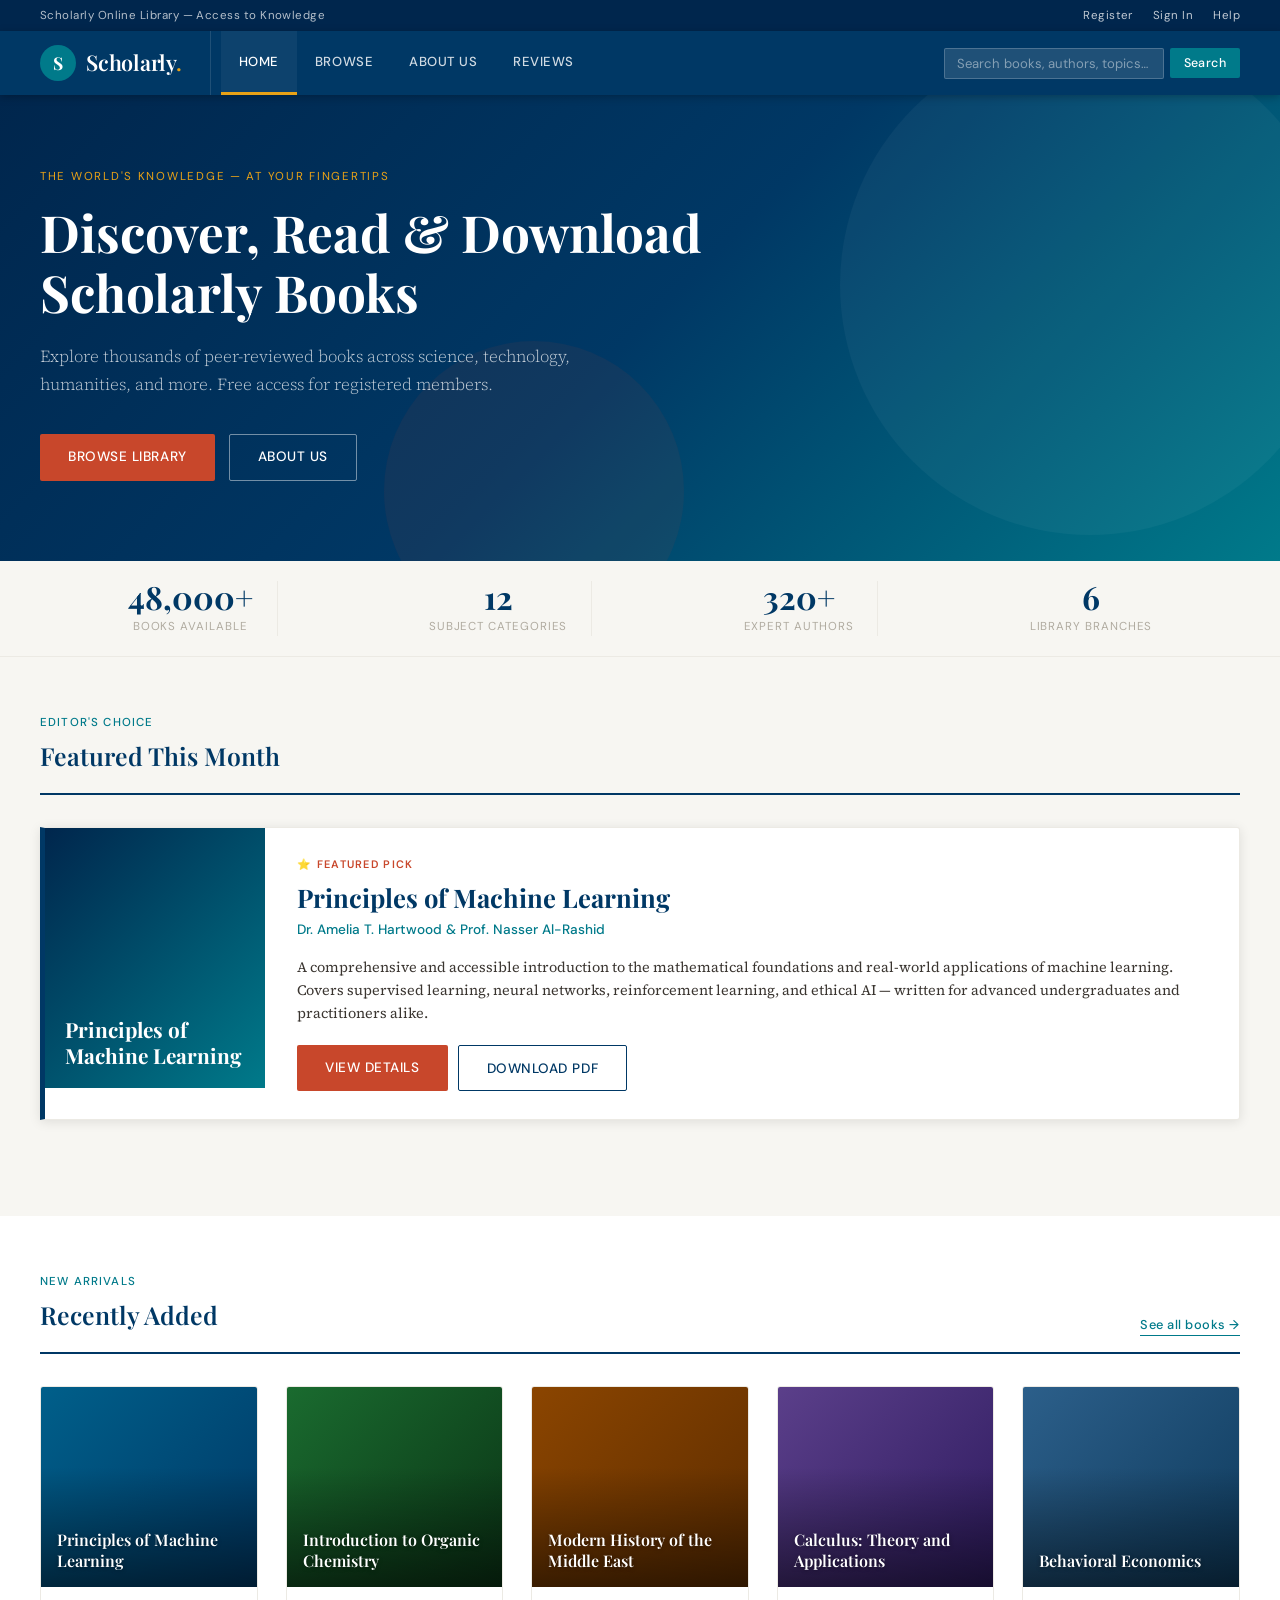
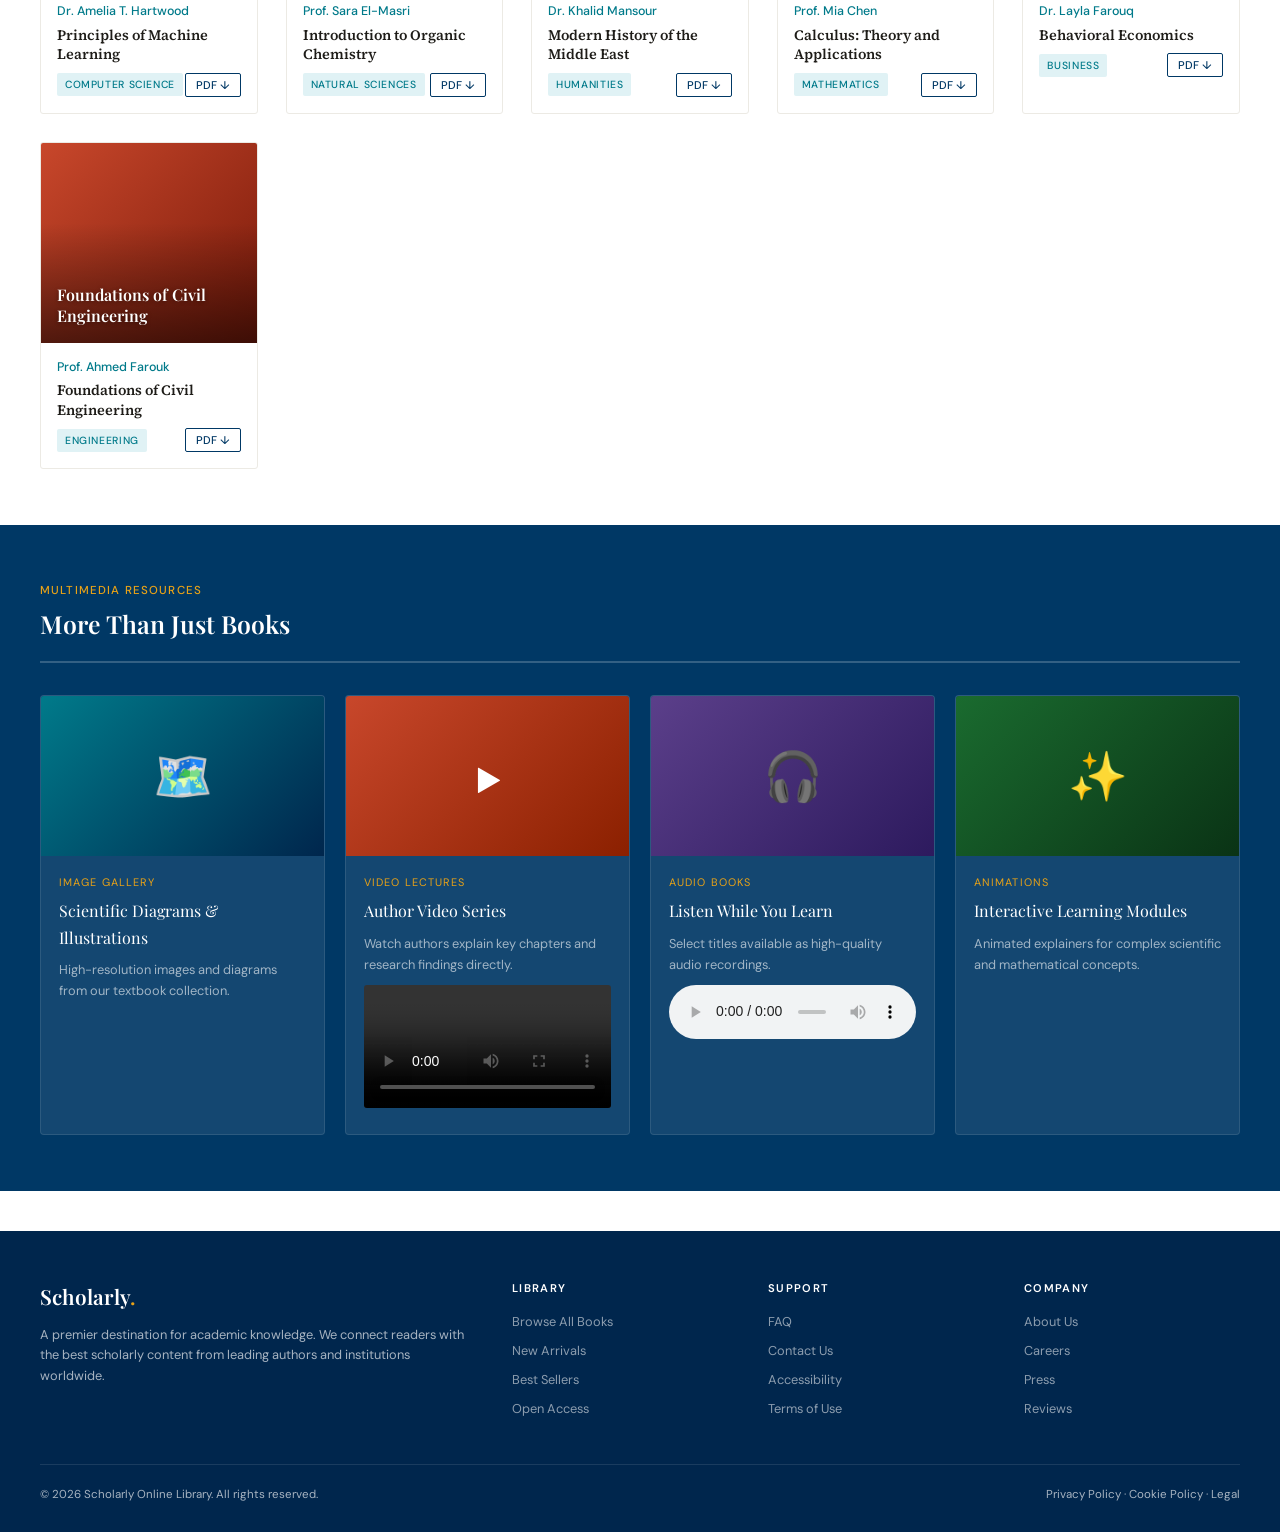
==== commit cacc2cd2: "Add files via upload" ====
--- a/index.html
+++ b/index.html
@@ -6,1087 +6,52 @@
   <title>Scholarly – Online Library</title>
   <link rel="preconnect" href="https://fonts.googleapis.com">
   <link href="https://fonts.googleapis.com/css2?family=Playfair+Display:wght@400;600;700&family=Source+Serif+4:ital,wght@0,300;0,400;0,600;1,400&family=DM+Sans:wght@300;400;500&display=swap" rel="stylesheet">
-  <style>
-    /* =========================================
-       CSS VARIABLES – Global Design Tokens
-       =========================================
-       These define the site's color palette,
-       fonts, and spacing used everywhere.
-    */
-    :root {
-      --navy:   #003865;
-      --navy-dark: #00264d;
-      --teal:   #007a8a;
-      --teal-light: #e0f2f5;
-      --accent: #c8472b;
-      --gold:   #e8a217;
-      --white:  #ffffff;
-      --off-white: #f7f6f2;
-      --light-gray: #eceae4;
-      --mid-gray: #b0aba0;
-      --dark-gray: #3a3530;
-      --text:   #1e1c18;
-
-      --font-display: 'Playfair Display', Georgia, serif;
-      --font-body:    'Source Serif 4', Georgia, serif;
-      --font-ui:      'DM Sans', Helvetica, sans-serif;
-
-      --radius: 3px;
-      --shadow: 0 2px 12px rgba(0,0,0,0.10);
-      --shadow-lg: 0 8px 32px rgba(0,0,0,0.14);
-    }
-
-    /* =========================================
-       RESET & BASE STYLES
-    */
-    *, *::before, *::after { box-sizing: border-box; margin: 0; padding: 0; }
-    html { scroll-behavior: smooth; }
-    body {
-      font-family: var(--font-body);
-      color: var(--text);
-      background: var(--white);
-      line-height: 1.65;
-    }
-    a { color: inherit; text-decoration: none; }
-    img { max-width: 100%; display: block; }
-    ul { list-style: none; }
-
-    /* =========================================
-       PAGE VISIBILITY SYSTEM
-       Only the active "page" div is shown.
-       JavaScript toggles the .active class.
-    */
-    .page { display: none; }
-    .page.active { display: block; }
-
-    /* =========================================
-       TOP UTILITY BAR (above main nav)
-    */
-    .utility-bar {
-      background: var(--navy-dark);
-      color: rgba(255,255,255,0.7);
-      font-family: var(--font-ui);
-      font-size: 0.72rem;
-      letter-spacing: 0.04em;
-      padding: 6px 40px;
-      display: flex;
-      justify-content: space-between;
-      align-items: center;
-    }
-    .utility-bar a { color: rgba(255,255,255,0.75); transition: color 0.2s; }
-    .utility-bar a:hover { color: var(--white); }
-    .utility-bar-links { display: flex; gap: 20px; }
-
-    /* =========================================
-       MAIN NAVIGATION
-    */
-    .main-nav {
-      background: var(--navy);
-      padding: 0 40px;
-      display: flex;
-      align-items: stretch;
-      gap: 0;
-      position: sticky;
-      top: 0;
-      z-index: 100;
-      box-shadow: 0 2px 8px rgba(0,0,0,0.25);
-    }
-
-    /* Logo / Brand */
-    .nav-brand {
-      display: flex;
-      align-items: center;
-      gap: 10px;
-      padding: 14px 28px 14px 0;
-      border-right: 1px solid rgba(255,255,255,0.12);
-      margin-right: 10px;
-      cursor: pointer;
-    }
-    .nav-logo-icon {
-      width: 36px; height: 36px;
-      background: var(--teal);
-      border-radius: 50%;
-      display: flex; align-items: center; justify-content: center;
-      font-family: var(--font-display);
-      color: white; font-size: 1.1rem; font-weight: 700;
-    }
-    .nav-brand-text {
-      font-family: var(--font-display);
-      color: var(--white);
-      font-size: 1.35rem;
-      font-weight: 600;
-      letter-spacing: -0.01em;
-    }
-    .nav-brand-text span { color: var(--gold); }
-
-    /* Nav links */
-    .nav-links {
-      display: flex;
-      align-items: stretch;
-      gap: 0;
-      flex: 1;
-    }
-    .nav-link {
-      font-family: var(--font-ui);
-      font-size: 0.82rem;
-      font-weight: 500;
-      letter-spacing: 0.04em;
-      text-transform: uppercase;
-      color: rgba(255,255,255,0.82);
-      padding: 0 18px;
-      display: flex;
-      align-items: center;
-      border-bottom: 3px solid transparent;
-      transition: color 0.2s, border-color 0.2s, background 0.2s;
-      cursor: pointer;
-    }
-    .nav-link:hover, .nav-link.active {
-      color: var(--white);
-      border-bottom-color: var(--gold);
-      background: rgba(255,255,255,0.05);
-    }
-
-    /* Search bar in nav */
-    .nav-search {
-      display: flex;
-      align-items: center;
-      margin-left: auto;
-      padding: 10px 0;
-      gap: 6px;
-    }
-    .nav-search input {
-      background: rgba(255,255,255,0.12);
-      border: 1px solid rgba(255,255,255,0.2);
-      border-radius: 2px;
-      color: white;
-      font-family: var(--font-ui);
-      font-size: 0.82rem;
-      padding: 6px 12px;
-      width: 220px;
-      outline: none;
-      transition: background 0.2s, border-color 0.2s;
-    }
-    .nav-search input::placeholder { color: rgba(255,255,255,0.45); }
-    .nav-search input:focus {
-      background: rgba(255,255,255,0.18);
-      border-color: var(--teal);
-    }
-    .nav-search button {
-      background: var(--teal);
-      border: none;
-      color: white;
-      padding: 7px 14px;
-      font-family: var(--font-ui);
-      font-size: 0.78rem;
-      font-weight: 500;
-      cursor: pointer;
-      border-radius: 2px;
-      letter-spacing: 0.03em;
-      transition: background 0.2s;
-    }
-    .nav-search button:hover { background: #006070; }
-
-    /* =========================================
-       HERO SECTION (Home page)
-    */
-    .hero {
-      background: linear-gradient(135deg, var(--navy-dark) 0%, var(--navy) 50%, var(--teal) 100%);
-      padding: 72px 40px 80px;
-      position: relative;
-      overflow: hidden;
-    }
-    /* Decorative background pattern */
-    .hero::before {
-      content: '';
-      position: absolute;
-      top: -60px; right: -60px;
-      width: 500px; height: 500px;
-      border-radius: 50%;
-      background: rgba(255,255,255,0.04);
-    }
-    .hero::after {
-      content: '';
-      position: absolute;
-      bottom: -80px; left: 30%;
-      width: 300px; height: 300px;
-      border-radius: 50%;
-      background: rgba(200,71,43,0.08);
-    }
-    .hero-inner {
-      max-width: 1200px;
-      margin: 0 auto;
-      position: relative;
-      z-index: 1;
-    }
-    .hero-eyebrow {
-      font-family: var(--font-ui);
-      font-size: 0.72rem;
-      letter-spacing: 0.15em;
-      text-transform: uppercase;
-      color: var(--gold);
-      margin-bottom: 16px;
-    }
-    .hero h1 {
-      font-family: var(--font-display);
-      font-size: clamp(2.2rem, 4vw, 3.4rem);
-      font-weight: 700;
-      color: var(--white);
-      line-height: 1.18;
-      max-width: 680px;
-      margin-bottom: 20px;
-    }
-    .hero p {
-      font-size: 1.05rem;
-      color: rgba(255,255,255,0.75);
-      max-width: 540px;
-      margin-bottom: 36px;
-      font-weight: 300;
-    }
-    .hero-cta {
-      display: flex;
-      gap: 14px;
-      flex-wrap: wrap;
-    }
-    .btn-primary {
-      background: var(--accent);
-      color: white;
-      font-family: var(--font-ui);
-      font-size: 0.85rem;
-      font-weight: 500;
-      padding: 12px 28px;
-      border: none;
-      border-radius: 2px;
-      cursor: pointer;
-      letter-spacing: 0.04em;
-      transition: background 0.2s, transform 0.15s;
-      text-transform: uppercase;
-    }
-    .btn-primary:hover { background: #a83520; transform: translateY(-1px); }
-    .btn-outline {
-      background: transparent;
-      color: white;
-      font-family: var(--font-ui);
-      font-size: 0.85rem;
-      font-weight: 500;
-      padding: 11px 28px;
-      border: 1.5px solid rgba(255,255,255,0.45);
-      border-radius: 2px;
-      cursor: pointer;
-      letter-spacing: 0.04em;
-      transition: border-color 0.2s, background 0.2s;
-      text-transform: uppercase;
-    }
-    .btn-outline:hover { border-color: white; background: rgba(255,255,255,0.08); }
-
-    /* =========================================
-       STATS BAR below hero
-    */
-    .stats-bar {
-      background: var(--off-white);
-      border-bottom: 1px solid var(--light-gray);
-      padding: 20px 40px;
-    }
-    .stats-inner {
-      max-width: 1200px;
-      margin: 0 auto;
-      display: flex;
-      gap: 0;
-      justify-content: space-around;
-      align-items: center;
-    }
-    .stat-item {
-      text-align: center;
-      padding: 0 24px;
-      border-right: 1px solid var(--light-gray);
-    }
-    .stat-item:last-child { border-right: none; }
-    .stat-number {
-      font-family: var(--font-display);
-      font-size: 2rem;
-      font-weight: 700;
-      color: var(--navy);
-      line-height: 1;
-    }
-    .stat-label {
-      font-family: var(--font-ui);
-      font-size: 0.72rem;
-      letter-spacing: 0.08em;
-      text-transform: uppercase;
-      color: var(--mid-gray);
-      margin-top: 4px;
-    }
-
-    /* =========================================
-       SECTION CONTAINERS (shared layout)
-    */
-    .section {
-      padding: 56px 40px;
-    }
-    .section-inner {
-      max-width: 1200px;
-      margin: 0 auto;
-    }
-    .section-header {
-      display: flex;
-      justify-content: space-between;
-      align-items: flex-end;
-      margin-bottom: 32px;
-      padding-bottom: 16px;
-      border-bottom: 2px solid var(--navy);
-    }
-    .section-title {
-      font-family: var(--font-display);
-      font-size: 1.55rem;
-      font-weight: 600;
-      color: var(--navy);
-    }
-    .section-title span {
-      display: block;
-      font-family: var(--font-ui);
-      font-size: 0.72rem;
-      letter-spacing: 0.1em;
-      text-transform: uppercase;
-      color: var(--teal);
-      font-weight: 500;
-      margin-bottom: 4px;
-    }
-    .see-all-link {
-      font-family: var(--font-ui);
-      font-size: 0.8rem;
-      color: var(--teal);
-      font-weight: 500;
-      letter-spacing: 0.04em;
-      border-bottom: 1px solid var(--teal);
-      cursor: pointer;
-      transition: color 0.2s;
-    }
-    .see-all-link:hover { color: var(--navy); border-color: var(--navy); }
-
-    /* =========================================
-       BOOK CARDS GRID
-    */
-    .books-grid {
-      display: grid;
-      grid-template-columns: repeat(auto-fill, minmax(200px, 1fr));
-      gap: 28px;
-    }
-    .book-card {
-      background: var(--white);
-      border: 1px solid var(--light-gray);
-      border-radius: var(--radius);
-      overflow: hidden;
-      transition: box-shadow 0.25s, transform 0.2s;
-      cursor: pointer;
-    }
-    .book-card:hover {
-      box-shadow: var(--shadow-lg);
-      transform: translateY(-3px);
-    }
-    .book-cover {
-      height: 200px;
-      display: flex;
-      align-items: flex-end;
-      padding: 16px;
-      position: relative;
-      overflow: hidden;
-    }
-    /* Each cover has a unique color via inline style */
-    .book-cover-title {
-      font-family: var(--font-display);
-      font-size: 1rem;
-      font-weight: 600;
-      color: white;
-      line-height: 1.3;
-      position: relative;
-      z-index: 1;
-      text-shadow: 0 1px 4px rgba(0,0,0,0.4);
-    }
-    .book-cover::after {
-      content: '';
-      position: absolute;
-      inset: 0;
-      background: linear-gradient(to top, rgba(0,0,0,0.5) 0%, transparent 60%);
-    }
-    .book-info { padding: 14px 16px 16px; }
-    .book-author {
-      font-family: var(--font-ui);
-      font-size: 0.78rem;
-      color: var(--teal);
-      font-weight: 500;
-      margin-bottom: 4px;
-    }
-    .book-title {
-      font-family: var(--font-body);
-      font-size: 0.9rem;
-      font-weight: 600;
-      color: var(--text);
-      margin-bottom: 8px;
-      line-height: 1.35;
-    }
-    .book-meta {
-      display: flex;
-      justify-content: space-between;
-      align-items: center;
-    }
-    .book-badge {
-      font-family: var(--font-ui);
-      font-size: 0.65rem;
-      letter-spacing: 0.06em;
-      text-transform: uppercase;
-      background: var(--teal-light);
-      color: var(--teal);
-      padding: 3px 8px;
-      border-radius: 2px;
-      font-weight: 500;
-    }
-    .book-download-btn {
-      background: none;
-      border: 1px solid var(--navy);
-      color: var(--navy);
-      font-family: var(--font-ui);
-      font-size: 0.7rem;
-      padding: 4px 10px;
-      border-radius: 2px;
-      cursor: pointer;
-      font-weight: 500;
-      transition: background 0.2s, color 0.2s;
-    }
-    .book-download-btn:hover { background: var(--navy); color: white; }
-
-    /* =========================================
-       FEATURED BOOK (large horizontal card)
-    */
-    .featured-book {
-      display: grid;
-      grid-template-columns: 220px 1fr;
-      gap: 0;
-      background: var(--white);
-      border: 1px solid var(--light-gray);
-      border-left: 5px solid var(--navy);
-      box-shadow: var(--shadow);
-      margin-bottom: 40px;
-      border-radius: 0 var(--radius) var(--radius) 0;
-    }
-    .featured-cover {
-      height: 260px;
-      background: linear-gradient(135deg, #005f8a, #003865);
-      display: flex;
-      align-items: flex-end;
-      padding: 20px;
-    }
-    .featured-cover-title {
-      font-family: var(--font-display);
-      font-size: 1.3rem;
-      color: white;
-      font-weight: 700;
-      line-height: 1.25;
-    }
-    .featured-body {
-      padding: 28px 32px;
-      display: flex;
-      flex-direction: column;
-      justify-content: center;
-    }
-    .featured-label {
-      font-family: var(--font-ui);
-      font-size: 0.68rem;
-      letter-spacing: 0.12em;
-      text-transform: uppercase;
-      color: var(--accent);
-      font-weight: 600;
-      margin-bottom: 8px;
-    }
-    .featured-title {
-      font-family: var(--font-display);
-      font-size: 1.6rem;
-      font-weight: 700;
-      color: var(--navy);
-      margin-bottom: 6px;
-      line-height: 1.25;
-    }
-    .featured-author {
-      font-family: var(--font-ui);
-      font-size: 0.85rem;
-      color: var(--teal);
-      margin-bottom: 14px;
-      font-weight: 500;
-    }
-    .featured-desc {
-      font-size: 0.9rem;
-      color: var(--dark-gray);
-      margin-bottom: 20px;
-      line-height: 1.6;
-    }
-    .featured-actions { display: flex; gap: 10px; }
-
-    /* =========================================
-       CATEGORY GRID (Menu page)
-    */
-    .categories-grid {
-      display: grid;
-      grid-template-columns: repeat(auto-fill, minmax(240px, 1fr));
-      gap: 20px;
-    }
-    .category-card {
-      background: var(--white);
-      border: 1px solid var(--light-gray);
-      padding: 28px 24px;
-      border-radius: var(--radius);
-      cursor: pointer;
-      transition: box-shadow 0.2s, border-color 0.2s, transform 0.2s;
-      display: flex;
-      gap: 18px;
-      align-items: flex-start;
-    }
-    .category-card:hover {
-      box-shadow: var(--shadow);
-      border-color: var(--teal);
-      transform: translateY(-2px);
-    }
-    .category-icon {
-      width: 48px; height: 48px;
-      border-radius: 50%;
-      display: flex; align-items: center; justify-content: center;
-      font-size: 1.4rem;
-      flex-shrink: 0;
-    }
-    .category-info h3 {
-      font-family: var(--font-display);
-      font-size: 1rem;
-      font-weight: 600;
-      color: var(--navy);
-      margin-bottom: 4px;
-    }
-    .category-info p {
-      font-family: var(--font-ui);
-      font-size: 0.78rem;
-      color: var(--mid-gray);
-    }
-    .category-count {
-      font-family: var(--font-ui);
-      font-size: 0.68rem;
-      color: var(--teal);
-      font-weight: 600;
-      margin-top: 6px;
-      letter-spacing: 0.04em;
-    }
-
-    /* =========================================
-       ABOUT US PAGE
-    */
-    .about-hero {
-      background: var(--off-white);
-      border-bottom: 1px solid var(--light-gray);
-      padding: 56px 40px;
-    }
-    .about-hero-inner {
-      max-width: 1200px;
-      margin: 0 auto;
-      display: grid;
-      grid-template-columns: 1fr 1fr;
-      gap: 64px;
-      align-items: center;
-    }
-    .about-hero h1 {
-      font-family: var(--font-display);
-      font-size: 2.5rem;
-      font-weight: 700;
-      color: var(--navy);
-      margin-bottom: 16px;
-      line-height: 1.2;
-    }
-    .about-hero p {
-      font-size: 1rem;
-      color: var(--dark-gray);
-      line-height: 1.7;
-      margin-bottom: 16px;
-    }
-    .branches-grid {
-      display: grid;
-      grid-template-columns: repeat(2, 1fr);
-      gap: 16px;
-    }
-    .branch-card {
-      background: var(--white);
-      border: 1px solid var(--light-gray);
-      padding: 20px;
-      border-radius: var(--radius);
-      border-top: 3px solid var(--teal);
-    }
-    .branch-card h4 {
-      font-family: var(--font-display);
-      font-size: 0.95rem;
-      color: var(--navy);
-      margin-bottom: 6px;
-    }
-    .branch-card p {
-      font-family: var(--font-ui);
-      font-size: 0.78rem;
-      color: var(--mid-gray);
-      line-height: 1.5;
-    }
-    .contact-grid {
-      display: grid;
-      grid-template-columns: repeat(3, 1fr);
-      gap: 20px;
-      margin-top: 40px;
-    }
-    .contact-card {
-      background: var(--navy);
-      color: white;
-      padding: 28px 24px;
-      border-radius: var(--radius);
-      text-align: center;
-    }
-    .contact-card .contact-icon { font-size: 2rem; margin-bottom: 12px; }
-    .contact-card h4 {
-      font-family: var(--font-ui);
-      font-size: 0.75rem;
-      letter-spacing: 0.1em;
-      text-transform: uppercase;
-      color: var(--gold);
-      margin-bottom: 8px;
-    }
-    .contact-card p {
-      font-family: var(--font-body);
-      font-size: 0.9rem;
-      color: rgba(255,255,255,0.8);
-      line-height: 1.5;
-    }
-
-    /* =========================================
-       REVIEW PAGE
-    */
-    .reviews-layout {
-      display: grid;
-      grid-template-columns: 1fr 380px;
-      gap: 40px;
-      align-items: start;
-    }
-    .review-card {
-      background: var(--white);
-      border: 1px solid var(--light-gray);
-      padding: 24px 28px;
-      border-radius: var(--radius);
-      margin-bottom: 20px;
-      border-left: 4px solid var(--teal);
-    }
-    .review-card-header {
-      display: flex;
-      justify-content: space-between;
-      align-items: flex-start;
-      margin-bottom: 12px;
-    }
-    .reviewer-name {
-      font-family: var(--font-ui);
-      font-weight: 600;
-      font-size: 0.9rem;
-      color: var(--navy);
-    }
-    .review-book {
-      font-family: var(--font-ui);
-      font-size: 0.75rem;
-      color: var(--teal);
-      margin-top: 2px;
-    }
-    .stars { color: var(--gold); font-size: 0.9rem; letter-spacing: 2px; }
-    .review-text {
-      font-size: 0.9rem;
-      color: var(--dark-gray);
-      line-height: 1.65;
-      font-style: italic;
-    }
-    .review-date {
-      font-family: var(--font-ui);
-      font-size: 0.72rem;
-      color: var(--mid-gray);
-      margin-top: 12px;
-    }
-
-    /* Review form */
-    .review-form-panel {
-      background: var(--off-white);
-      border: 1px solid var(--light-gray);
-      padding: 32px 28px;
-      border-radius: var(--radius);
-      position: sticky;
-      top: 80px;
-    }
-    .review-form-panel h3 {
-      font-family: var(--font-display);
-      font-size: 1.2rem;
-      color: var(--navy);
-      margin-bottom: 20px;
-      padding-bottom: 12px;
-      border-bottom: 2px solid var(--navy);
-    }
-    .form-group { margin-bottom: 16px; }
-    .form-group label {
-      display: block;
-      font-family: var(--font-ui);
-      font-size: 0.75rem;
-      font-weight: 600;
-      letter-spacing: 0.06em;
-      text-transform: uppercase;
-      color: var(--dark-gray);
-      margin-bottom: 6px;
-    }
-    .form-group input,
-    .form-group select,
-    .form-group textarea {
-      width: 100%;
-      border: 1.5px solid var(--light-gray);
-      border-radius: var(--radius);
-      padding: 9px 12px;
-      font-family: var(--font-body);
-      font-size: 0.88rem;
-      color: var(--text);
-      background: var(--white);
-      outline: none;
-      transition: border-color 0.2s;
-    }
-    .form-group input:focus,
-    .form-group select:focus,
-    .form-group textarea:focus { border-color: var(--teal); }
-    .form-group textarea { resize: vertical; min-height: 100px; }
-
-    /* Star rating input */
-    .star-rating { display: flex; gap: 6px; }
-    .star-rating span {
-      font-size: 1.5rem;
-      cursor: pointer;
-      color: var(--light-gray);
-      transition: color 0.15s;
-    }
-    .star-rating span.active,
-    .star-rating span:hover { color: var(--gold); }
-
-    .submit-btn {
-      width: 100%;
-      background: var(--navy);
-      color: white;
-      border: none;
-      padding: 12px;
-      font-family: var(--font-ui);
-      font-size: 0.85rem;
-      font-weight: 600;
-      letter-spacing: 0.06em;
-      text-transform: uppercase;
-      border-radius: var(--radius);
-      cursor: pointer;
-      transition: background 0.2s;
-      margin-top: 6px;
-    }
-    .submit-btn:hover { background: var(--teal); }
-
-    /* =========================================
-       BOOK DETAIL VIEW (shown when a book is clicked)
-    */
-    .book-detail-header {
-      background: var(--navy);
-      padding: 40px 40px;
-      display: flex;
-      gap: 40px;
-      align-items: flex-end;
-    }
-    .book-detail-cover {
-      width: 160px;
-      height: 220px;
-      border-radius: 3px;
-      flex-shrink: 0;
-      display: flex;
-      align-items: flex-end;
-      padding: 16px;
-      box-shadow: var(--shadow-lg);
-    }
-    .book-detail-cover-title {
-      font-family: var(--font-display);
-      color: white;
-      font-size: 1rem;
-      font-weight: 700;
-      line-height: 1.3;
-    }
-    .book-detail-meta { color: white; }
-    .book-detail-meta h1 {
-      font-family: var(--font-display);
-      font-size: 2rem;
-      font-weight: 700;
-      margin-bottom: 6px;
-      line-height: 1.2;
-    }
-    .book-detail-meta .author {
-      font-family: var(--font-ui);
-      color: var(--gold);
-      font-size: 0.9rem;
-      margin-bottom: 16px;
-    }
-    .book-detail-tags { display: flex; gap: 8px; flex-wrap: wrap; }
-    .tag {
-      font-family: var(--font-ui);
-      font-size: 0.72rem;
-      padding: 4px 12px;
-      border: 1px solid rgba(255,255,255,0.3);
-      border-radius: 20px;
-      color: rgba(255,255,255,0.8);
-    }
-    .book-detail-body {
-      max-width: 1200px;
-      margin: 0 auto;
-      padding: 40px 40px;
-      display: grid;
-      grid-template-columns: 1fr 300px;
-      gap: 48px;
-    }
-    .book-detail-desc h2 {
-      font-family: var(--font-display);
-      font-size: 1.2rem;
-      color: var(--navy);
-      margin-bottom: 14px;
-    }
-    .book-detail-desc p {
-      font-size: 0.95rem;
-      line-height: 1.75;
-      color: var(--dark-gray);
-      margin-bottom: 16px;
-    }
-    .book-detail-sidebar-card {
-      background: var(--off-white);
-      border: 1px solid var(--light-gray);
-      padding: 24px;
-      border-radius: var(--radius);
-    }
-    .book-detail-sidebar-card h4 {
-      font-family: var(--font-ui);
-      font-size: 0.72rem;
-      letter-spacing: 0.1em;
-      text-transform: uppercase;
-      color: var(--mid-gray);
-      margin-bottom: 16px;
-    }
-    .detail-meta-row {
-      display: flex;
-      justify-content: space-between;
-      padding: 10px 0;
-      border-bottom: 1px solid var(--light-gray);
-      font-size: 0.85rem;
-    }
-    .detail-meta-row:last-child { border-bottom: none; }
-    .detail-meta-row .label {
-      font-family: var(--font-ui);
-      color: var(--mid-gray);
-      font-size: 0.78rem;
-    }
-    .detail-meta-row .value {
-      font-weight: 600;
-      color: var(--text);
-      font-family: var(--font-ui);
-      font-size: 0.82rem;
-    }
-    .download-full-btn {
-      width: 100%;
-      background: var(--accent);
-      color: white;
-      border: none;
-      padding: 13px;
-      font-family: var(--font-ui);
-      font-size: 0.82rem;
-      font-weight: 600;
-      letter-spacing: 0.06em;
-      text-transform: uppercase;
-      border-radius: var(--radius);
-      cursor: pointer;
-      margin-top: 18px;
-      transition: background 0.2s;
-    }
-    .download-full-btn:hover { background: #a83520; }
-
-    /* =========================================
-       BACK BUTTON
-    */
-    .back-btn {
-      background: none;
-      border: none;
-      color: var(--teal);
-      font-family: var(--font-ui);
-      font-size: 0.82rem;
-      cursor: pointer;
-      padding: 16px 40px;
-      display: flex;
-      align-items: center;
-      gap: 6px;
-      font-weight: 500;
-      transition: color 0.2s;
-    }
-    .back-btn:hover { color: var(--navy); }
-
-    /* =========================================
-       FOOTER
-    */
-    footer {
-      background: var(--navy-dark);
-      color: rgba(255,255,255,0.65);
-      padding: 48px 40px 28px;
-      margin-top: 40px;
-    }
-    .footer-inner {
-      max-width: 1200px;
-      margin: 0 auto;
-    }
-    .footer-grid {
-      display: grid;
-      grid-template-columns: 2fr 1fr 1fr 1fr;
-      gap: 40px;
-      margin-bottom: 36px;
-    }
-    .footer-brand { }
-    .footer-brand .brand-name {
-      font-family: var(--font-display);
-      color: white;
-      font-size: 1.3rem;
-      font-weight: 600;
-      margin-bottom: 12px;
-    }
-    .footer-brand .brand-name span { color: var(--gold); }
-    .footer-brand p {
-      font-family: var(--font-ui);
-      font-size: 0.8rem;
-      line-height: 1.6;
-    }
-    .footer-col h5 {
-      font-family: var(--font-ui);
-      font-size: 0.7rem;
-      letter-spacing: 0.12em;
-      text-transform: uppercase;
-      color: white;
-      font-weight: 600;
-      margin-bottom: 14px;
-    }
-    .footer-col a {
-      display: block;
-      font-family: var(--font-ui);
-      font-size: 0.8rem;
-      color: rgba(255,255,255,0.55);
-      margin-bottom: 8px;
-      cursor: pointer;
-      transition: color 0.2s;
-    }
-    .footer-col a:hover { color: white; }
-    .footer-bottom {
-      border-top: 1px solid rgba(255,255,255,0.1);
-      padding-top: 20px;
-      display: flex;
-      justify-content: space-between;
-      align-items: center;
-      font-family: var(--font-ui);
-      font-size: 0.72rem;
-    }
-
-    /* =========================================
-       NOTIFICATION TOAST
-    */
-    .toast {
-      position: fixed;
-      bottom: 30px;
-      right: 30px;
-      background: var(--navy);
-      color: white;
-      padding: 14px 24px;
-      border-radius: var(--radius);
-      font-family: var(--font-ui);
-      font-size: 0.85rem;
-      box-shadow: var(--shadow-lg);
-      z-index: 999;
-      display: none;
-      align-items: center;
-      gap: 10px;
-      animation: slideIn 0.3s ease;
-    }
-    .toast.show { display: flex; }
-    @keyframes slideIn {
-      from { transform: translateX(60px); opacity: 0; }
-      to   { transform: translateX(0); opacity: 1; }
-    }
-
-    /* =========================================
-       RESPONSIVE (basic)
-    */
-    @media (max-width: 768px) {
-      .main-nav { flex-wrap: wrap; padding: 0 16px; }
-      .hero, .section, .about-hero { padding-left: 16px; padding-right: 16px; }
-      .hero h1 { font-size: 1.8rem; }
-      .footer-grid { grid-template-columns: 1fr 1fr; }
-      .reviews-layout { grid-template-columns: 1fr; }
-      .about-hero-inner { grid-template-columns: 1fr; }
-      .book-detail-body { grid-template-columns: 1fr; }
-      .contact-grid { grid-template-columns: 1fr; }
-      .featured-book { grid-template-columns: 1fr; }
-      .stats-inner { flex-wrap: wrap; }
-      .nav-search { display: none; }
-    }
-  </style>
+  <link rel="stylesheet" href="css/styles.css">
+  <link rel="stylesheet" href="css/home.css">
 </head>
 <body>
 
-<!-- =============================================
-     UTILITY BAR
-     A small strip at the very top with links
-============================================= -->
-<div class="utility-bar">
-  <span>Scholarly Online Library — Access to Knowledge</span>
-  <div class="utility-bar-links">
-    <a href="#">Register</a>
-    <a href="#">Sign In</a>
-    <a href="#">Help</a>
+  <!-- ── Nav (shared) ── -->
+  <div class="utility-bar">
+    <span>Scholarly Online Library — Access to Knowledge</span>
+    <div class="utility-bar-links">
+      <a href="#">Register</a>
+      <a href="#">Sign In</a>
+      <a href="#">Help</a>
+    </div>
   </div>
-</div>
-
-<!-- =============================================
-     MAIN NAVIGATION
-     The sticky top bar with logo + links + search
-============================================= -->
-<nav class="main-nav">
-  <div class="nav-brand" onclick="showPage('home')">
-    <div class="nav-logo-icon">S</div>
-    <div class="nav-brand-text">Scholarly<span>.</span></div>
-  </div>
-  <div class="nav-links">
-    <div class="nav-link active" id="nav-home"   onclick="showPage('home')">Home</div>
-    <div class="nav-link"        id="nav-menu"   onclick="showPage('menu')">Browse</div>
-    <div class="nav-link"        id="nav-about"  onclick="showPage('about')">About Us</div>
-    <div class="nav-link"        id="nav-review" onclick="showPage('review')">Reviews</div>
-  </div>
-  <div class="nav-search">
-    <input type="text" id="searchInput" placeholder="Search books, authors, topics..." />
-    <button onclick="handleSearch()">Search</button>
-  </div>
-</nav>
-
-<!-- =============================================
-     TOAST NOTIFICATION
-============================================= -->
-<div class="toast" id="toast">
-  <span id="toastMsg">✓ Action completed</span>
-</div>
-
-<!-- =============================================
-     PAGE: HOME
-============================================= -->
-<div class="page active" id="page-home">
-
-  <!-- Hero Banner -->
+  <nav class="main-nav">
+    <a class="nav-brand" href="index.html">
+      <div class="nav-logo-icon">S</div>
+      <div class="nav-brand-text">Scholarly<span>.</span></div>
+    </a>
+    <div class="nav-links">
+      <a class="nav-link active" href="index.html">Home</a>
+      <a class="nav-link" href="browse.html">Browse</a>
+      <a class="nav-link" href="about.html">About Us</a>
+      <a class="nav-link" href="reviews.html">Reviews</a>
+    </div>
+    <div class="nav-search">
+      <input type="text" id="searchInput" placeholder="Search books, authors, topics…" />
+      <button onclick="handleSearch()">Search</button>
+    </div>
+  </nav>
+  <div class="toast" id="toast"><span id="toastMsg">✓ Action completed</span></div>
+
+  <!-- ── Hero ── -->
   <section class="hero">
     <div class="hero-inner">
       <div class="hero-eyebrow">The World's Knowledge — At Your Fingertips</div>
       <h1>Discover, Read &amp; Download Scholarly Books</h1>
       <p>Explore thousands of peer-reviewed books across science, technology, humanities, and more. Free access for registered members.</p>
       <div class="hero-cta">
-        <button class="btn-primary" onclick="showPage('menu')">Browse Library</button>
-        <button class="btn-outline" onclick="showPage('about')">About Us</button>
-      </div>
-    </div>
-  </section>
-
-  <!-- Stats Bar -->
+        <a class="btn-primary" href="browse.html">Browse Library</a>
+        <a class="btn-outline" href="about.html">About Us</a>
+      </div>
+    </div>
+  </section>
+
+  <!-- ── Stats Bar ── -->
   <div class="stats-bar">
     <div class="stats-inner">
       <div class="stat-item">
@@ -1108,14 +73,11 @@
     </div>
   </div>
 
-  <!-- Featured Book -->
+  <!-- ── Featured Book ── -->
   <section class="section" style="background: var(--off-white);">
     <div class="section-inner">
       <div class="section-header">
-        <div class="section-title">
-          <span>Editor's Choice</span>
-          Featured This Month
-        </div>
+        <div class="section-title"><span>Editor's Choice</span>Featured This Month</div>
       </div>
       <div class="featured-book">
         <div class="featured-cover" style="background: linear-gradient(135deg, #00264d, #007a8a);">
@@ -1127,91 +89,86 @@
           <div class="featured-author">Dr. Amelia T. Hartwood &amp; Prof. Nasser Al-Rashid</div>
           <p class="featured-desc">A comprehensive and accessible introduction to the mathematical foundations and real-world applications of machine learning. Covers supervised learning, neural networks, reinforcement learning, and ethical AI — written for advanced undergraduates and practitioners alike.</p>
           <div class="featured-actions">
-            <button class="btn-primary" onclick="showBookDetail('ml')">View Details</button>
-            <button class="btn-outline" style="color: var(--navy); border-color: var(--navy);" onclick="downloadBook('Principles of Machine Learning')">Download PDF</button>
-          </div>
-        </div>
-      </div>
-    </div>
-  </section>
-
-  <!-- Recently Added Books -->
+            <a class="btn-primary" href="book-detail.html?id=ml">View Details</a>
+            <button class="btn-outline" style="color:var(--navy);border-color:var(--navy);"
+              onclick="downloadBook('Principles of Machine Learning')">Download PDF</button>
+          </div>
+        </div>
+      </div>
+    </div>
+  </section>
+
+  <!-- ── New Arrivals ── -->
   <section class="section">
     <div class="section-inner">
       <div class="section-header">
-        <div class="section-title">
-          <span>New Arrivals</span>
-          Recently Added
-        </div>
-        <span class="see-all-link" onclick="showPage('menu')">See all books →</span>
+        <div class="section-title"><span>New Arrivals</span>Recently Added</div>
+        <a class="see-all-link" href="browse.html">See all books →</a>
       </div>
       <div class="books-grid" id="home-books-grid"></div>
     </div>
   </section>
 
-  <!-- Multimedia Section -->
+  <!-- ── Multimedia ── -->
   <section class="section" style="background: var(--navy); color: white;">
     <div class="section-inner">
       <div class="section-header" style="border-bottom-color: rgba(255,255,255,0.2);">
-        <div class="section-title" style="color: white;">
-          <span style="color: var(--gold);">Multimedia Resources</span>
+        <div class="section-title" style="color:white;">
+          <span style="color:var(--gold);">Multimedia Resources</span>
           More Than Just Books
         </div>
       </div>
-      <div style="display: grid; grid-template-columns: repeat(auto-fit, minmax(260px, 1fr)); gap: 20px;">
-
-        <!-- Image resource -->
-        <div style="background: rgba(255,255,255,0.08); border-radius: 4px; overflow: hidden; border: 1px solid rgba(255,255,255,0.1);">
-          <div style="width: 100%; height: 160px; background: linear-gradient(135deg, #007a8a, #00264d); display: flex; align-items: center; justify-content: center; font-size: 3rem;">🗺️</div>
-          <div style="padding: 18px;">
-            <div style="font-family: var(--font-ui); font-size: 0.68rem; letter-spacing: 0.1em; text-transform: uppercase; color: var(--gold); margin-bottom: 6px;">Image Gallery</div>
-            <div style="font-family: var(--font-display); font-size: 1rem; margin-bottom: 8px;">Scientific Diagrams &amp; Illustrations</div>
-            <div style="font-family: var(--font-ui); font-size: 0.8rem; color: rgba(255,255,255,0.6);">High-resolution images and diagrams from our textbook collection.</div>
-          </div>
-        </div>
-
-        <!-- Video resource -->
-        <div style="background: rgba(255,255,255,0.08); border-radius: 4px; overflow: hidden; border: 1px solid rgba(255,255,255,0.1);">
-          <div style="width: 100%; height: 160px; background: linear-gradient(135deg, #c8472b, #8b2000); display: flex; align-items: center; justify-content: center; font-size: 3rem;">▶️</div>
-          <div style="padding: 18px;">
-            <div style="font-family: var(--font-ui); font-size: 0.68rem; letter-spacing: 0.1em; text-transform: uppercase; color: var(--gold); margin-bottom: 6px;">Video Lectures</div>
-            <div style="font-family: var(--font-display); font-size: 1rem; margin-bottom: 8px;">Author Video Series</div>
-            <div style="font-family: var(--font-ui); font-size: 0.8rem; color: rgba(255,255,255,0.6);">Watch authors explain key chapters and research findings directly.</div>
-            <video style="width:100%; border-radius:3px; margin-top:10px;" controls>
+      <div class="media-grid">
+
+        <div class="media-card">
+          <div class="media-thumb" style="background:linear-gradient(135deg,#007a8a,#00264d);">🗺️</div>
+          <div class="media-body">
+            <div class="media-label">Image Gallery</div>
+            <div class="media-title">Scientific Diagrams &amp; Illustrations</div>
+            <div class="media-desc">High-resolution images and diagrams from our textbook collection.</div>
+          </div>
+        </div>
+
+        <div class="media-card">
+          <div class="media-thumb" style="background:linear-gradient(135deg,#c8472b,#8b2000);">▶️</div>
+          <div class="media-body">
+            <div class="media-label">Video Lectures</div>
+            <div class="media-title">Author Video Series</div>
+            <div class="media-desc">Watch authors explain key chapters and research findings directly.</div>
+            <video style="width:100%;border-radius:3px;margin-top:10px;" controls>
               <source src="" type="video/mp4">
-              <p style="font-size:0.75rem; color: rgba(255,255,255,0.4); margin-top:4px;">Sample video — upload your video file here.</p>
+              <p style="font-size:0.75rem;color:rgba(255,255,255,0.4);margin-top:4px;">Sample video — upload your video file here.</p>
             </video>
           </div>
         </div>
 
-        <!-- Audio resource -->
-        <div style="background: rgba(255,255,255,0.08); border-radius: 4px; overflow: hidden; border: 1px solid rgba(255,255,255,0.1);">
-          <div style="width: 100%; height: 160px; background: linear-gradient(135deg, #5b3f8a, #2d1a5e); display: flex; align-items: center; justify-content: center; font-size: 3rem;">🎧</div>
-          <div style="padding: 18px;">
-            <div style="font-family: var(--font-ui); font-size: 0.68rem; letter-spacing: 0.1em; text-transform: uppercase; color: var(--gold); margin-bottom: 6px;">Audio Books</div>
-            <div style="font-family: var(--font-display); font-size: 1rem; margin-bottom: 8px;">Listen While You Learn</div>
-            <div style="font-family: var(--font-ui); font-size: 0.8rem; color: rgba(255,255,255,0.6);">Select titles available as high-quality audio recordings.</div>
-            <audio style="width:100%; margin-top:10px;" controls>
+        <div class="media-card">
+          <div class="media-thumb" style="background:linear-gradient(135deg,#5b3f8a,#2d1a5e);">🎧</div>
+          <div class="media-body">
+            <div class="media-label">Audio Books</div>
+            <div class="media-title">Listen While You Learn</div>
+            <div class="media-desc">Select titles available as high-quality audio recordings.</div>
+            <audio style="width:100%;margin-top:10px;" controls>
               <source src="" type="audio/mpeg">
-              <p style="font-size:0.75rem; color: rgba(255,255,255,0.4); margin-top:4px;">Sample audio — upload your audio file here.</p>
+              <p style="font-size:0.75rem;color:rgba(255,255,255,0.4);margin-top:4px;">Sample audio — upload your audio file here.</p>
             </audio>
           </div>
         </div>
 
-        <!-- Animation resource -->
-        <div style="background: rgba(255,255,255,0.08); border-radius: 4px; overflow: hidden; border: 1px solid rgba(255,255,255,0.1);">
-          <div style="width: 100%; height: 160px; background: linear-gradient(135deg, #1a6b2f, #0a3315); display: flex; align-items: center; justify-content: center; font-size: 3rem;">✨</div>
-          <div style="padding: 18px;">
-            <div style="font-family: var(--font-ui); font-size: 0.68rem; letter-spacing: 0.1em; text-transform: uppercase; color: var(--gold); margin-bottom: 6px;">Animations</div>
-            <div style="font-family: var(--font-display); font-size: 1rem; margin-bottom: 8px;">Interactive Learning Modules</div>
-            <div style="font-family: var(--font-ui); font-size: 0.8rem; color: rgba(255,255,255,0.6);">Animated explainers for complex scientific and mathematical concepts.</div>
-          </div>
-        </div>
-
-      </div>
-    </div>
-  </section>
-
+        <div class="media-card">
+          <div class="media-thumb" style="background:linear-gradient(135deg,#1a6b2f,#0a3315);">✨</div>
+          <div class="media-body">
+            <div class="media-label">Animations</div>
+            <div class="media-title">Interactive Learning Modules</div>
+            <div class="media-desc">Animated explainers for complex scientific and mathematical concepts.</div>
+          </div>
+        </div>
+
+      </div>
+    </div>
+  </section>
+
+  <!-- ── Footer ── -->
   <footer>
     <div class="footer-inner">
       <div class="footer-grid">
@@ -1221,24 +178,24 @@
         </div>
         <div class="footer-col">
           <h5>Library</h5>
-          <a onclick="showPage('menu')">Browse All Books</a>
-          <a onclick="showPage('menu')">New Arrivals</a>
-          <a onclick="showPage('menu')">Best Sellers</a>
-          <a onclick="showPage('menu')">Open Access</a>
+          <a href="browse.html">Browse All Books</a>
+          <a href="browse.html">New Arrivals</a>
+          <a href="browse.html">Best Sellers</a>
+          <a href="browse.html">Open Access</a>
         </div>
         <div class="footer-col">
           <h5>Support</h5>
-          <a>FAQ</a>
-          <a>Contact Us</a>
-          <a>Accessibility</a>
-          <a>Terms of Use</a>
+          <a href="#">FAQ</a>
+          <a href="#">Contact Us</a>
+          <a href="#">Accessibility</a>
+          <a href="#">Terms of Use</a>
         </div>
         <div class="footer-col">
           <h5>Company</h5>
-          <a onclick="showPage('about')">About Us</a>
-          <a>Careers</a>
-          <a>Press</a>
-          <a onclick="showPage('review')">Reviews</a>
+          <a href="about.html">About Us</a>
+          <a href="#">Careers</a>
+          <a href="#">Press</a>
+          <a href="reviews.html">Reviews</a>
         </div>
       </div>
       <div class="footer-bottom">
@@ -1247,676 +204,8 @@
       </div>
     </div>
   </footer>
-</div><!-- end page-home -->
-
-<!-- =============================================
-     PAGE: MENU (Browse by Category)
-============================================= -->
-<div class="page" id="page-menu">
-  <section class="section" style="background: var(--off-white); padding-bottom: 32px;">
-    <div class="section-inner">
-      <h1 style="font-family: var(--font-display); font-size: 2rem; color: var(--navy); margin-bottom: 8px;">Browse the Library</h1>
-      <p style="font-family: var(--font-ui); color: var(--mid-gray); font-size: 0.9rem;">Choose a subject category to explore our curated collection of books.</p>
-    </div>
-  </section>
-
-  <!-- Category filter tabs -->
-  <section class="section">
-    <div class="section-inner">
-      <div class="section-header">
-        <div class="section-title"><span>All Subjects</span>Browse by Category</div>
-      </div>
-      <div class="categories-grid">
-        <div class="category-card" onclick="showCategory('Computer Science')">
-          <div class="category-icon" style="background: #e0f2f5;">💻</div>
-          <div class="category-info">
-            <h3>Computer Science</h3>
-            <p>AI, algorithms, programming, data science</p>
-            <div class="category-count">8,240 Books</div>
-          </div>
-        </div>
-        <div class="category-card" onclick="showCategory('Medicine & Health')">
-          <div class="category-icon" style="background: #fce8e8;">🏥</div>
-          <div class="category-info">
-            <h3>Medicine &amp; Health</h3>
-            <p>Clinical sciences, pharmacology, public health</p>
-            <div class="category-count">6,100 Books</div>
-          </div>
-        </div>
-        <div class="category-card" onclick="showCategory('Engineering')">
-          <div class="category-icon" style="background: #fff4e0;">⚙️</div>
-          <div class="category-info">
-            <h3>Engineering</h3>
-            <p>Electrical, civil, mechanical, chemical</p>
-            <div class="category-count">7,800 Books</div>
-          </div>
-        </div>
-        <div class="category-card" onclick="showCategory('Mathematics')">
-          <div class="category-icon" style="background: #f0e8ff;">📐</div>
-          <div class="category-info">
-            <h3>Mathematics</h3>
-            <p>Pure &amp; applied math, statistics, logic</p>
-            <div class="category-count">4,500 Books</div>
-          </div>
-        </div>
-        <div class="category-card" onclick="showCategory('Natural Sciences')">
-          <div class="category-icon" style="background: #e8f5e9;">🌿</div>
-          <div class="category-info">
-            <h3>Natural Sciences</h3>
-            <p>Physics, chemistry, biology, ecology</p>
-            <div class="category-count">9,200 Books</div>
-          </div>
-        </div>
-        <div class="category-card" onclick="showCategory('Humanities')">
-          <div class="category-icon" style="background: #fff0e0;">📜</div>
-          <div class="category-info">
-            <h3>Humanities</h3>
-            <p>History, philosophy, linguistics, arts</p>
-            <div class="category-count">5,300 Books</div>
-          </div>
-        </div>
-        <div class="category-card" onclick="showCategory('Business')">
-          <div class="category-icon" style="background: #e8f0ff;">📊</div>
-          <div class="category-info">
-            <h3>Business &amp; Economics</h3>
-            <p>Finance, management, marketing, strategy</p>
-            <div class="category-count">6,800 Books</div>
-          </div>
-        </div>
-        <div class="category-card" onclick="showCategory('Social Sciences')">
-          <div class="category-icon" style="background: #fde8f5;">🤝</div>
-          <div class="category-info">
-            <h3>Social Sciences</h3>
-            <p>Sociology, psychology, political science</p>
-            <div class="category-count">4,100 Books</div>
-          </div>
-        </div>
-      </div>
-    </div>
-  </section>
-
-  <!-- Books in selected category -->
-  <section class="section" style="background: var(--off-white);">
-    <div class="section-inner">
-      <div class="section-header">
-        <div class="section-title" id="category-heading"><span>Showing</span>All Books</div>
-      </div>
-      <div class="books-grid" id="menu-books-grid"></div>
-    </div>
-  </section>
-
-  <footer>
-    <div class="footer-inner">
-      <div class="footer-bottom">
-        <span>© 2026 Scholarly Online Library. All rights reserved.</span>
-      </div>
-    </div>
-  </footer>
-</div><!-- end page-menu -->
-
-<!-- =============================================
-     PAGE: ABOUT US
-============================================= -->
-<div class="page" id="page-about">
-  <section class="about-hero">
-    <div class="about-hero-inner">
-      <div>
-        <div style="font-family: var(--font-ui); font-size: 0.72rem; letter-spacing: 0.12em; text-transform: uppercase; color: var(--teal); margin-bottom: 10px;">About Scholarly</div>
-        <h1>Connecting Readers<br/>to Knowledge Since 1998</h1>
-        <p>Scholarly is an independent academic publishing and library platform dedicated to making peer-reviewed books accessible to students, researchers, and lifelong learners worldwide.</p>
-        <p>We partner with over 200 universities and research institutions, maintaining a growing collection of more than 48,000 titles across all major disciplines.</p>
-      </div>
-      <div class="branches-grid">
-        <div class="branch-card">
-          <h4>📍 Main Campus Branch</h4>
-          <p>45 University Boulevard, Cairo<br/>+20 2 2345 6789<br/>Mon–Fri: 8am – 9pm</p>
-        </div>
-        <div class="branch-card">
-          <h4>📍 Downtown Branch</h4>
-          <p>12 Tahrir Square, Cairo<br/>+20 2 2987 6543<br/>Mon–Sat: 9am – 8pm</p>
-        </div>
-        <div class="branch-card">
-          <h4>📍 Alexandria Branch</h4>
-          <p>7 Corniche Road, Alexandria<br/>+20 3 4567 8901<br/>Mon–Fri: 9am – 7pm</p>
-        </div>
-        <div class="branch-card">
-          <h4>📍 Giza Branch</h4>
-          <p>88 Pyramids Road, Giza<br/>+20 2 3765 4321<br/>Daily: 10am – 8pm</p>
-        </div>
-      </div>
-    </div>
-  </section>
-
-  <!-- Mission section -->
-  <section class="section">
-    <div class="section-inner">
-      <div class="section-header">
-        <div class="section-title"><span>Our Mission</span>What Drives Us</div>
-      </div>
-      <div style="display: grid; grid-template-columns: repeat(3, 1fr); gap: 28px;">
-        <div style="padding: 28px; border: 1px solid var(--light-gray); border-top: 4px solid var(--navy); border-radius: var(--radius);">
-          <div style="font-size: 2rem; margin-bottom: 14px;">📚</div>
-          <h3 style="font-family: var(--font-display); color: var(--navy); margin-bottom: 10px;">Open Access</h3>
-          <p style="font-size: 0.88rem; color: var(--dark-gray); line-height: 1.65;">We believe knowledge should be free. Over 30% of our collection is fully open-access — available to anyone, anywhere, with no subscription required.</p>
-        </div>
-        <div style="padding: 28px; border: 1px solid var(--light-gray); border-top: 4px solid var(--teal); border-radius: var(--radius);">
-          <div style="font-size: 2rem; margin-bottom: 14px;">🔬</div>
-          <h3 style="font-family: var(--font-display); color: var(--navy); margin-bottom: 10px;">Peer-Reviewed Quality</h3>
-          <p style="font-size: 0.88rem; color: var(--dark-gray); line-height: 1.65;">Every title in our collection undergoes a rigorous editorial review process. We maintain the highest standards for accuracy and scholarly integrity.</p>
-        </div>
-        <div style="padding: 28px; border: 1px solid var(--light-gray); border-top: 4px solid var(--accent); border-radius: var(--radius);">
-          <div style="font-size: 2rem; margin-bottom: 14px;">🌍</div>
-          <h3 style="font-family: var(--font-display); color: var(--navy); margin-bottom: 10px;">Global Community</h3>
-          <p style="font-size: 0.88rem; color: var(--dark-gray); line-height: 1.65;">Our readers span 190 countries. We support multilingual content and are committed to diversifying the voices represented in our collection.</p>
-        </div>
-      </div>
-
-      <!-- Contact cards -->
-      <div class="contact-grid">
-        <div class="contact-card">
-          <div class="contact-icon">📞</div>
-          <h4>Phone</h4>
-          <p>+20 2 2345 6789<br/>+20 2 2345 6790<br/>Mon–Fri, 9am–6pm</p>
-        </div>
-        <div class="contact-card">
-          <div class="contact-icon">✉️</div>
-          <h4>Email</h4>
-          <p>info@scholarly.eg<br/>support@scholarly.eg<br/>Response within 24h</p>
-        </div>
-        <div class="contact-card">
-          <div class="contact-icon">🗺️</div>
-          <h4>Head Office</h4>
-          <p>45 University Boulevard<br/>Cairo, Egypt 11511<br/>Open to visitors daily</p>
-        </div>
-      </div>
-    </div>
-  </section>
-
-  <footer>
-    <div class="footer-inner">
-      <div class="footer-bottom">
-        <span>© 2026 Scholarly Online Library. All rights reserved.</span>
-      </div>
-    </div>
-  </footer>
-</div><!-- end page-about -->
-
-<!-- =============================================
-     PAGE: REVIEWS
-============================================= -->
-<div class="page" id="page-review">
-  <section class="section" style="background: var(--off-white); padding-bottom: 32px;">
-    <div class="section-inner">
-      <h1 style="font-family: var(--font-display); font-size: 2rem; color: var(--navy); margin-bottom: 8px;">Reader Reviews</h1>
-      <p style="font-family: var(--font-ui); color: var(--mid-gray); font-size: 0.9rem;">Share your thoughts and read what others say about our collection.</p>
-    </div>
-  </section>
-
-  <section class="section">
-    <div class="section-inner reviews-layout">
-
-      <!-- Left: List of reviews -->
-      <div id="reviews-list">
-        <!-- Reviews injected by JS -->
-      </div>
-
-      <!-- Right: Submit review form -->
-      <div class="review-form-panel">
-        <h3>Submit Your Review</h3>
-        <div class="form-group">
-          <label>Your Name</label>
-          <input type="text" id="review-name" placeholder="e.g., Ahmed Hassan" />
-        </div>
-        <div class="form-group">
-          <label>Book Title</label>
-          <select id="review-book">
-            <option value="">Select a book…</option>
-            <option>Principles of Machine Learning</option>
-            <option>Introduction to Organic Chemistry</option>
-            <option>Modern History of the Middle East</option>
-            <option>Calculus: Theory and Applications</option>
-            <option>Behavioral Economics</option>
-            <option>Foundations of Civil Engineering</option>
-            <option>Clinical Psychology Handbook</option>
-            <option>Data Structures &amp; Algorithms</option>
-          </select>
-        </div>
-        <div class="form-group">
-          <label>Your Rating</label>
-          <div class="star-rating" id="starRating">
-            <span onclick="setRating(1)">★</span>
-            <span onclick="setRating(2)">★</span>
-            <span onclick="setRating(3)">★</span>
-            <span onclick="setRating(4)">★</span>
-            <span onclick="setRating(5)">★</span>
-          </div>
-        </div>
-        <div class="form-group">
-          <label>Your Review</label>
-          <textarea id="review-text" placeholder="Share your experience with this book…"></textarea>
-        </div>
-        <button class="submit-btn" onclick="submitReview()">Submit Review</button>
-      </div>
-    </div>
-  </section>
-
-  <footer>
-    <div class="footer-inner">
-      <div class="footer-bottom">
-        <span>© 2026 Scholarly Online Library. All rights reserved.</span>
-      </div>
-    </div>
-  </footer>
-</div><!-- end page-review -->
-
-<!-- =============================================
-     PAGE: BOOK DETAIL VIEW
-============================================= -->
-<div class="page" id="page-book-detail">
-  <button class="back-btn" onclick="goBack()">← Back</button>
-  <div id="book-detail-content">
-    <!-- Injected by JS -->
-  </div>
-</div>
-
-<!-- =============================================
-     JAVASCRIPT
-     All page logic, data, and interactions
-============================================= -->
-<script>
-  // =============================================
-  // DATA: Our library's book collection
-  // Each book object holds all the info we display
-  // =============================================
-  const books = [
-    {
-      id: 'ml',
-      title: 'Principles of Machine Learning',
-      author: 'Dr. Amelia T. Hartwood & Prof. Nasser Al-Rashid',
-      category: 'Computer Science',
-      year: 2024,
-      pages: 580,
-      isbn: '978-0-123456-78-9',
-      color: 'linear-gradient(135deg, #005f8a, #003865)',
-      desc: 'A comprehensive and accessible introduction to the mathematical foundations and real-world applications of machine learning. Covers supervised learning, neural networks, reinforcement learning, and ethical AI.',
-      fullDesc: 'This landmark textbook bridges the gap between theoretical rigor and practical application in modern machine learning. Starting from linear algebra and probability theory, it builds step-by-step to cover the full landscape of contemporary ML: regression, classification, neural networks, convolutional and recurrent architectures, transformers, reinforcement learning, and responsible AI practices. Rich with worked examples, Python code exercises, and case studies from healthcare, finance, and engineering, this book is essential for advanced undergraduates and practicing data scientists alike.'
-    },
-    {
-      id: 'chem',
-      title: 'Introduction to Organic Chemistry',
-      author: 'Prof. Sara El-Masri',
-      category: 'Natural Sciences',
-      year: 2023,
-      pages: 712,
-      isbn: '978-0-234567-89-0',
-      color: 'linear-gradient(135deg, #1a6b2f, #0a3315)',
-      desc: 'A thorough, visually-rich introduction to organic chemistry for undergraduate students, with abundant reaction mechanisms and laboratory guidance.',
-      fullDesc: 'Organic chemistry is the gateway to medicine, pharmacology, and materials science. This textbook presents the subject with unusual clarity, using visual 3D molecular models alongside traditional structural formulas. The book covers alkanes, alkenes, alkynes, aromatic compounds, stereochemistry, carbonyl chemistry, amines, and bioorganic macromolecules. Each chapter ends with synthesis exercises designed to build genuine problem-solving intuition.'
-    },
-    {
-      id: 'history',
-      title: 'Modern History of the Middle East',
-      author: 'Dr. Khalid Mansour',
-      category: 'Humanities',
-      year: 2022,
-      pages: 440,
-      isbn: '978-0-345678-90-1',
-      color: 'linear-gradient(135deg, #8b4500, #5c2c00)',
-      desc: 'A balanced scholarly account of the Middle East from the fall of the Ottoman Empire to the present, examining political, social, and cultural transformations.',
-      fullDesc: 'Drawing on primary Arabic, Turkish, and Persian sources alongside Western archives, this authoritative history reframes the modern Middle East from within. The book covers the collapse of the Ottomans, mandate periods, independence movements, the oil era, regional wars, and the Arab Spring with equal attention to states, communities, and individuals. Essential reading for students of history, international relations, and area studies.'
-    },
-    {
-      id: 'calc',
-      title: 'Calculus: Theory and Applications',
-      author: 'Prof. Mia Chen & Dr. Rami Youssef',
-      category: 'Mathematics',
-      year: 2024,
-      pages: 810,
-      isbn: '978-0-456789-01-2',
-      color: 'linear-gradient(135deg, #5b3f8a, #2d1a5e)',
-      desc: 'A rigorous yet approachable calculus text for first-year university students, covering single and multivariable calculus with applications in physics and engineering.',
-      fullDesc: 'This calculus text achieves an unusual balance: it proves every major theorem carefully while always motivating abstract concepts with vivid physical and geometric examples. Limits, derivatives, integrals, sequences and series, vectors, partial derivatives, and multiple integration are developed systematically. Hundreds of exercises range from routine practice to challenging proof problems, with full solutions available online.'
-    },
-    {
-      id: 'econ',
-      title: 'Behavioral Economics',
-      author: 'Dr. Layla Farouq',
-      category: 'Business',
-      year: 2023,
-      pages: 380,
-      isbn: '978-0-567890-12-3',
-      color: 'linear-gradient(135deg, #2c5f8a, #0e3a5c)',
-      desc: 'An engaging exploration of how psychology shapes economic decisions, with lessons for policy, business strategy, and personal finance.',
-      fullDesc: 'Why do people consistently make choices that contradict classical economic models? This book answers that question by synthesizing 50 years of experimental psychology and behavioral economics research. Topics include loss aversion, cognitive biases, nudge theory, social preferences, and market anomalies. Real-world case studies from consumer behaviour, public policy, and healthcare illustrate how these insights are being applied today.'
-    },
-    {
-      id: 'civil',
-      title: 'Foundations of Civil Engineering',
-      author: 'Prof. Ahmed Farouk',
-      category: 'Engineering',
-      year: 2022,
-      pages: 650,
-      isbn: '978-0-678901-23-4',
-      color: 'linear-gradient(135deg, #c8472b, #7a1a0a)',
-      desc: 'A comprehensive introduction to civil engineering fundamentals including structural mechanics, materials, hydraulics, and project management.',
-      fullDesc: 'This textbook provides a complete first course in civil engineering, covering structural analysis, soil mechanics, fluid mechanics, transportation systems, environmental engineering, and construction management. Richly illustrated case studies from real infrastructure projects — from bridges to water treatment plants — ground abstract theory in professional practice. The book is aligned with international engineering accreditation standards and includes exam-style worked problems.'
-    },
-    {
-      id: 'psych',
-      title: 'Clinical Psychology Handbook',
-      author: 'Dr. Nadia El-Sayed & Prof. Omar Taha',
-      category: 'Medicine & Health',
-      year: 2024,
-      pages: 520,
-      isbn: '978-0-789012-34-5',
-      color: 'linear-gradient(135deg, #006655, #003322)',
-      desc: 'A definitive handbook for clinical psychology students and practitioners, covering assessment, diagnosis, evidence-based therapies, and professional ethics.',
-      fullDesc: 'Written by leading clinicians and researchers, this handbook offers the most current synthesis of clinical psychology theory and practice. Diagnostic frameworks including DSM-5-TR and ICD-11 are presented comparatively. Assessment chapters cover psychological testing, structured interviews, and neuropsychological evaluation. Treatment sections address CBT, psychodynamic therapy, DBT, ACT, family systems, and pharmacological co-treatments. Chapters on cultural competence and professional ethics round out this essential reference.'
-    },
-    {
-      id: 'dsa',
-      title: 'Data Structures & Algorithms',
-      author: 'Dr. Youssef Ibrahim',
-      category: 'Computer Science',
-      year: 2023,
-      pages: 490,
-      isbn: '978-0-890123-45-6',
-      color: 'linear-gradient(135deg, #00264d, #004080)',
-      desc: 'A clear, implementation-focused guide to the data structures and algorithms every computer science student must master.',
-      fullDesc: 'Mastering data structures and algorithms is the cornerstone of professional software engineering. This book presents arrays, linked lists, stacks, queues, trees, heaps, graphs, and hash tables with full implementations in Python and C++. Algorithm analysis using Big-O notation is developed rigorously. Separate chapters cover sorting, searching, dynamic programming, greedy algorithms, graph traversal, and NP-completeness. Interview-style problem sets prepare readers for technical employment challenges.'
-    }
-  ];
-
-  // =============================================
-  // STATE: track current page and selected category
-  // =============================================
-  let currentPage    = 'home';
-  let previousPage   = 'home';
-  let currentRating  = 0;
-  let currentCategory = 'All';
-
-  // Seed reviews
-  let reviews = [
-    { name: 'Fatima H.', book: 'Principles of Machine Learning', rating: 5, text: 'Absolutely brilliant textbook. The progression from theory to application is seamless, and the Python examples are genuinely useful for real projects.', date: 'April 28, 2026' },
-    { name: 'Mohamed A.', book: 'Data Structures & Algorithms', rating: 5, text: 'Best DSA book I have come across. Youssef Ibrahim explains complex concepts with unusual simplicity. My whole study group uses this.', date: 'April 15, 2026' },
-    { name: 'Sara K.', book: 'Behavioral Economics', rating: 4, text: 'Very readable and the case studies are genuinely interesting. Would love a bit more mathematical depth in certain chapters, but otherwise excellent.', date: 'March 30, 2026' },
-    { name: 'Omar R.', book: 'Modern History of the Middle East', rating: 5, text: 'Rare to find a history book this balanced and well-sourced. The use of primary Arabic sources makes it stand apart from Western-centric accounts.', date: 'March 12, 2026' },
-  ];
-
-  // =============================================
-  // FUNCTION: showPage(id)
-  // Hides all pages and shows the target one.
-  // Also updates the nav link highlights.
-  // =============================================
-  function showPage(id) {
-    previousPage = currentPage;
-    currentPage  = id;
-
-    // Hide all pages
-    document.querySelectorAll('.page').forEach(p => p.classList.remove('active'));
-    // Show target
-    document.getElementById('page-' + id).classList.add('active');
-
-    // Update nav active state
-    document.querySelectorAll('.nav-link').forEach(l => l.classList.remove('active'));
-    const navEl = document.getElementById('nav-' + id);
-    if (navEl) navEl.classList.add('active');
-
-    // Scroll to top on page change
-    window.scrollTo(0, 0);
-
-    // Initialize page-specific content
-    if (id === 'home')   renderHomeBooks();
-    if (id === 'menu')   renderMenuBooks();
-    if (id === 'review') renderReviews();
-  }
-
-  // =============================================
-  // FUNCTION: goBack()
-  // Returns from book detail to previous page
-  // =============================================
-  function goBack() {
-    showPage(previousPage);
-  }
-
-  // =============================================
-  // FUNCTION: renderHomeBooks()
-  // Fills the homepage "Recently Added" grid
-  // =============================================
-  function renderHomeBooks() {
-    const grid = document.getElementById('home-books-grid');
-    grid.innerHTML = books.slice(0, 6).map(b => bookCardHTML(b)).join('');
-  }
-
-  // =============================================
-  // FUNCTION: renderMenuBooks(category)
-  // Fills the menu page book grid, optionally filtered
-  // =============================================
-  function renderMenuBooks(category) {
-    const filtered = category
-      ? books.filter(b => b.category === category)
-      : books;
-
-    const heading = document.getElementById('category-heading');
-    heading.innerHTML = `<span>Showing</span>${category || 'All Books'}`;
-
-    const grid = document.getElementById('menu-books-grid');
-    grid.innerHTML = filtered.map(b => bookCardHTML(b)).join('');
-  }
-
-  // =============================================
-  // FUNCTION: bookCardHTML(book)
-  // Returns HTML string for one book card.
-  // Used in both Home and Menu grids.
-  // =============================================
-  function bookCardHTML(b) {
-    return `
-      <div class="book-card" onclick="showBookDetail('${b.id}')">
-        <div class="book-cover" style="background: ${b.color};">
-          <div class="book-cover-title">${b.title}</div>
-        </div>
-        <div class="book-info">
-          <div class="book-author">${b.author.split('&')[0].trim()}</div>
-          <div class="book-title">${b.title}</div>
-          <div class="book-meta">
-            <span class="book-badge">${b.category}</span>
-            <button class="book-download-btn" onclick="event.stopPropagation(); downloadBook('${b.title}')">PDF ↓</button>
-          </div>
-        </div>
-      </div>`;
-  }
-
-  // =============================================
-  // FUNCTION: showCategory(name)
-  // Filters the menu books by category
-  // =============================================
-  function showCategory(name) {
-    currentCategory = name;
-    renderMenuBooks(name);
-    // Smooth scroll down to the books grid
-    document.getElementById('menu-books-grid')
-      .scrollIntoView({ behavior: 'smooth', block: 'start' });
-  }
-
-  // =============================================
-  // FUNCTION: showBookDetail(id)
-  // Renders the full book detail view
-  // =============================================
-  function showBookDetail(id) {
-    const b = books.find(bk => bk.id === id);
-    if (!b) return;
-    previousPage = currentPage;
-
-    const html = `
-      <div class="book-detail-header">
-        <div class="book-detail-cover" style="background: ${b.color};">
-          <div class="book-detail-cover-title">${b.title}</div>
-        </div>
-        <div class="book-detail-meta">
-          <h1>${b.title}</h1>
-          <div class="author">${b.author}</div>
-          <div class="book-detail-tags">
-            <span class="tag">${b.category}</span>
-            <span class="tag">${b.year}</span>
-            <span class="tag">${b.pages} pages</span>
-          </div>
-        </div>
-      </div>
-      <div class="book-detail-body">
-        <div class="book-detail-desc">
-          <h2>About This Book</h2>
-          <p>${b.fullDesc}</p>
-          <h2 style="margin-top: 28px;">Key Topics Covered</h2>
-          <p style="font-size: 0.88rem; line-height: 1.7; color: var(--dark-gray);">
-            This volume provides comprehensive coverage suitable for both introductory courses and advanced independent study. Each chapter begins with learning objectives and ends with summaries, key terms, and graded exercises.
-          </p>
-        </div>
-        <div>
-          <div class="book-detail-sidebar-card">
-            <h4>Book Information</h4>
-            <div class="detail-meta-row"><span class="label">Author(s)</span><span class="value" style="max-width:160px; text-align:right;">${b.author}</span></div>
-            <div class="detail-meta-row"><span class="label">Year</span><span class="value">${b.year}</span></div>
-            <div class="detail-meta-row"><span class="label">Pages</span><span class="value">${b.pages}</span></div>
-            <div class="detail-meta-row"><span class="label">Category</span><span class="value">${b.category}</span></div>
-            <div class="detail-meta-row"><span class="label">ISBN</span><span class="value">${b.isbn}</span></div>
-            <div class="detail-meta-row"><span class="label">Format</span><span class="value">PDF, EPUB</span></div>
-            <button class="download-full-btn" onclick="downloadBook('${b.title}')">⬇ Download Full Book</button>
-          </div>
-        </div>
-      </div>`;
-
-    document.getElementById('book-detail-content').innerHTML = html;
-    document.querySelectorAll('.page').forEach(p => p.classList.remove('active'));
-    document.getElementById('page-book-detail').classList.add('active');
-    currentPage = 'book-detail';
-    window.scrollTo(0, 0);
-  }
-
-  // =============================================
-  // FUNCTION: downloadBook(title)
-  // Simulates a book download with a toast notification
-  // =============================================
-  function downloadBook(title) {
-    showToast('⬇ Downloading "' + title + '" …');
-  }
-
-  // =============================================
-  // FUNCTION: showToast(msg)
-  // Shows a temporary notification at bottom-right
-  // =============================================
-  function showToast(msg) {
-    const toast = document.getElementById('toast');
-    document.getElementById('toastMsg').textContent = msg;
-    toast.classList.add('show');
-    setTimeout(() => toast.classList.remove('show'), 3500);
-  }
-
-  // =============================================
-  // FUNCTION: handleSearch()
-  // Simple search: filters books by title or author
-  // and navigates to the menu page with results
-  // =============================================
-  function handleSearch() {
-    const query = document.getElementById('searchInput').value.toLowerCase().trim();
-    if (!query) return;
-
-    showPage('menu');
-
-    const filtered = books.filter(b =>
-      b.title.toLowerCase().includes(query) ||
-      b.author.toLowerCase().includes(query) ||
-      b.category.toLowerCase().includes(query)
-    );
-
-    const heading = document.getElementById('category-heading');
-    heading.innerHTML = `<span>Search Results for</span>"${query}"`;
-
-    const grid = document.getElementById('menu-books-grid');
-    if (filtered.length === 0) {
-      grid.innerHTML = `<p style="font-family: var(--font-ui); color: var(--mid-gray); grid-column: 1/-1;">No books found matching your search.</p>`;
-    } else {
-      grid.innerHTML = filtered.map(b => bookCardHTML(b)).join('');
-    }
-  }
-
-  // Allow pressing Enter in the search box
-  document.getElementById('searchInput').addEventListener('keydown', e => {
-    if (e.key === 'Enter') handleSearch();
-  });
-
-  // =============================================
-  // FUNCTION: renderReviews()
-  // Fills the reviews list on the review page
-  // =============================================
-  function renderReviews() {
-    const list = document.getElementById('reviews-list');
-    list.innerHTML = reviews.map(r => `
-      <div class="review-card">
-        <div class="review-card-header">
-          <div>
-            <div class="reviewer-name">${r.name}</div>
-            <div class="review-book">📖 ${r.book}</div>
-          </div>
-          <div class="stars">${'★'.repeat(r.rating)}${'☆'.repeat(5-r.rating)}</div>
-        </div>
-        <p class="review-text">"${r.text}"</p>
-        <div class="review-date">${r.date}</div>
-      </div>`).join('');
-  }
-
-  // =============================================
-  // FUNCTION: setRating(n)
-  // Highlights the star rating the user selects
-  // =============================================
-  function setRating(n) {
-    currentRating = n;
-    document.querySelectorAll('#starRating span').forEach((s, i) => {
-      s.classList.toggle('active', i < n);
-    });
-  }
-
-  // =============================================
-  // FUNCTION: submitReview()
-  // Validates the form and adds the review to the list
-  // =============================================
-  function submitReview() {
-    const name = document.getElementById('review-name').value.trim();
-    const book = document.getElementById('review-book').value;
-    const text = document.getElementById('review-text').value.trim();
-
-    // Basic validation
-    if (!name || !book || !text || currentRating === 0) {
-      showToast('⚠ Please fill in all fields and select a rating.');
-      return;
-    }
-
-    // Add new review to the top of the array
-    reviews.unshift({
-      name,
-      book,
-      rating: currentRating,
-      text,
-      date: new Date().toLocaleDateString('en-US', { year:'numeric', month:'long', day:'numeric' })
-    });
-
-    // Re-render the list
-    renderReviews();
-
-    // Reset the form
-    document.getElementById('review-name').value = '';
-    document.getElementById('review-book').value = '';
-    document.getElementById('review-text').value = '';
-    setRating(0);
-
-    showToast('✓ Your review was submitted successfully!');
-  }
-
-  // =============================================
-  // INITIALIZE: Run on page load
-  // =============================================
-  renderHomeBooks();
-  renderReviews();
-</script>
-
+
+  <script src="js/shared.js"></script>
+  <script src="js/home.js"></script>
 </body>
 </html>
--- a/css/styles.css
+++ b/css/styles.css
@@ -0,0 +1,405 @@
+/* ─── CSS Variables ─────────────────────────────────────────── */
+:root {
+  --navy:        #003865;
+  --navy-dark:   #00264d;
+  --teal:        #007a8a;
+  --teal-light:  #e0f2f5;
+  --accent:      #c8472b;
+  --gold:        #e8a217;
+  --white:       #ffffff;
+  --off-white:   #f7f6f2;
+  --light-gray:  #eceae4;
+  --mid-gray:    #b0aba0;
+  --dark-gray:   #3a3530;
+  --text:        #1e1c18;
+
+  --font-display: 'Playfair Display', Georgia, serif;
+  --font-body:    'Source Serif 4', Georgia, serif;
+  --font-ui:      'DM Sans', Helvetica, sans-serif;
+
+  --radius:    3px;
+  --shadow:    0 2px 12px rgba(0,0,0,0.10);
+  --shadow-lg: 0 8px 32px rgba(0,0,0,0.14);
+}
+
+/* ─── Reset ─────────────────────────────────────────────────── */
+*, *::before, *::after { box-sizing: border-box; margin: 0; padding: 0; }
+html  { scroll-behavior: smooth; }
+body  {
+  font-family: var(--font-body);
+  color: var(--text);
+  background: var(--white);
+  line-height: 1.65;
+}
+a   { color: inherit; text-decoration: none; }
+img { max-width: 100%; display: block; }
+ul  { list-style: none; }
+
+/* ─── Utility Bar ────────────────────────────────────────────── */
+.utility-bar {
+  background: var(--navy-dark);
+  color: rgba(255,255,255,0.7);
+  font-family: var(--font-ui);
+  font-size: 0.72rem;
+  letter-spacing: 0.04em;
+  padding: 6px 40px;
+  display: flex;
+  justify-content: space-between;
+  align-items: center;
+}
+.utility-bar a { color: rgba(255,255,255,0.75); transition: color 0.2s; }
+.utility-bar a:hover { color: var(--white); }
+.utility-bar-links { display: flex; gap: 20px; }
+
+/* ─── Main Nav ───────────────────────────────────────────────── */
+.main-nav {
+  background: var(--navy);
+  padding: 0 40px;
+  display: flex;
+  align-items: stretch;
+  position: sticky;
+  top: 0;
+  z-index: 100;
+  box-shadow: 0 2px 8px rgba(0,0,0,0.25);
+}
+.nav-brand {
+  display: flex;
+  align-items: center;
+  gap: 10px;
+  padding: 14px 28px 14px 0;
+  border-right: 1px solid rgba(255,255,255,0.12);
+  margin-right: 10px;
+  cursor: pointer;
+  text-decoration: none;
+}
+.nav-logo-icon {
+  width: 36px; height: 36px;
+  background: var(--teal);
+  border-radius: 50%;
+  display: flex; align-items: center; justify-content: center;
+  font-family: var(--font-display);
+  color: white; font-size: 1.1rem; font-weight: 700;
+}
+.nav-brand-text {
+  font-family: var(--font-display);
+  color: var(--white);
+  font-size: 1.35rem;
+  font-weight: 600;
+  letter-spacing: -0.01em;
+}
+.nav-brand-text span { color: var(--gold); }
+.nav-links {
+  display: flex;
+  align-items: stretch;
+  flex: 1;
+}
+.nav-link {
+  font-family: var(--font-ui);
+  font-size: 0.82rem;
+  font-weight: 500;
+  letter-spacing: 0.04em;
+  text-transform: uppercase;
+  color: rgba(255,255,255,0.82);
+  padding: 0 18px;
+  display: flex;
+  align-items: center;
+  border-bottom: 3px solid transparent;
+  transition: color 0.2s, border-color 0.2s, background 0.2s;
+  cursor: pointer;
+  text-decoration: none;
+}
+.nav-link:hover, .nav-link.active {
+  color: var(--white);
+  border-bottom-color: var(--gold);
+  background: rgba(255,255,255,0.05);
+}
+.nav-search {
+  display: flex;
+  align-items: center;
+  margin-left: auto;
+  padding: 10px 0;
+  gap: 6px;
+}
+.nav-search input {
+  background: rgba(255,255,255,0.12);
+  border: 1px solid rgba(255,255,255,0.2);
+  border-radius: 2px;
+  color: white;
+  font-family: var(--font-ui);
+  font-size: 0.82rem;
+  padding: 6px 12px;
+  width: 220px;
+  outline: none;
+  transition: background 0.2s, border-color 0.2s;
+}
+.nav-search input::placeholder { color: rgba(255,255,255,0.45); }
+.nav-search input:focus {
+  background: rgba(255,255,255,0.18);
+  border-color: var(--teal);
+}
+.nav-search button {
+  background: var(--teal);
+  border: none;
+  color: white;
+  padding: 7px 14px;
+  font-family: var(--font-ui);
+  font-size: 0.78rem;
+  font-weight: 500;
+  cursor: pointer;
+  border-radius: 2px;
+  letter-spacing: 0.03em;
+  transition: background 0.2s;
+}
+.nav-search button:hover { background: #006070; }
+
+/* ─── Sections ───────────────────────────────────────────────── */
+.section { padding: 56px 40px; }
+.section-inner { max-width: 1200px; margin: 0 auto; }
+.section-header {
+  display: flex;
+  justify-content: space-between;
+  align-items: flex-end;
+  margin-bottom: 32px;
+  padding-bottom: 16px;
+  border-bottom: 2px solid var(--navy);
+}
+.section-title {
+  font-family: var(--font-display);
+  font-size: 1.55rem;
+  font-weight: 600;
+  color: var(--navy);
+}
+.section-title span {
+  display: block;
+  font-family: var(--font-ui);
+  font-size: 0.72rem;
+  letter-spacing: 0.1em;
+  text-transform: uppercase;
+  color: var(--teal);
+  font-weight: 500;
+  margin-bottom: 4px;
+}
+.see-all-link {
+  font-family: var(--font-ui);
+  font-size: 0.8rem;
+  color: var(--teal);
+  font-weight: 500;
+  letter-spacing: 0.04em;
+  border-bottom: 1px solid var(--teal);
+  cursor: pointer;
+  transition: color 0.2s;
+  text-decoration: none;
+}
+.see-all-link:hover { color: var(--navy); border-color: var(--navy); }
+
+/* ─── Book Cards ─────────────────────────────────────────────── */
+.books-grid {
+  display: grid;
+  grid-template-columns: repeat(auto-fill, minmax(200px, 1fr));
+  gap: 28px;
+}
+.book-card {
+  background: var(--white);
+  border: 1px solid var(--light-gray);
+  border-radius: var(--radius);
+  overflow: hidden;
+  transition: box-shadow 0.25s, transform 0.2s;
+  cursor: pointer;
+  text-decoration: none;
+  display: block;
+  color: inherit;
+}
+.book-card:hover {
+  box-shadow: var(--shadow-lg);
+  transform: translateY(-3px);
+}
+.book-cover {
+  height: 200px;
+  display: flex;
+  align-items: flex-end;
+  padding: 16px;
+  position: relative;
+  overflow: hidden;
+}
+.book-cover-title {
+  font-family: var(--font-display);
+  font-size: 1rem;
+  font-weight: 600;
+  color: white;
+  line-height: 1.3;
+  position: relative;
+  z-index: 1;
+  text-shadow: 0 1px 4px rgba(0,0,0,0.4);
+}
+.book-cover::after {
+  content: '';
+  position: absolute;
+  inset: 0;
+  background: linear-gradient(to top, rgba(0,0,0,0.5) 0%, transparent 60%);
+}
+.book-info { padding: 14px 16px 16px; }
+.book-author {
+  font-family: var(--font-ui);
+  font-size: 0.78rem;
+  color: var(--teal);
+  font-weight: 500;
+  margin-bottom: 4px;
+}
+.book-title {
+  font-family: var(--font-body);
+  font-size: 0.9rem;
+  font-weight: 600;
+  color: var(--text);
+  margin-bottom: 8px;
+  line-height: 1.35;
+}
+.book-meta {
+  display: flex;
+  justify-content: space-between;
+  align-items: center;
+}
+.book-badge {
+  font-family: var(--font-ui);
+  font-size: 0.65rem;
+  letter-spacing: 0.06em;
+  text-transform: uppercase;
+  background: var(--teal-light);
+  color: var(--teal);
+  padding: 3px 8px;
+  border-radius: 2px;
+  font-weight: 500;
+}
+.book-download-btn {
+  background: none;
+  border: 1px solid var(--navy);
+  color: var(--navy);
+  font-family: var(--font-ui);
+  font-size: 0.7rem;
+  padding: 4px 10px;
+  border-radius: 2px;
+  cursor: pointer;
+  font-weight: 500;
+  transition: background 0.2s, color 0.2s;
+}
+.book-download-btn:hover { background: var(--navy); color: white; }
+
+/* ─── Buttons ────────────────────────────────────────────────── */
+.btn-primary {
+  background: var(--accent);
+  color: white;
+  font-family: var(--font-ui);
+  font-size: 0.85rem;
+  font-weight: 500;
+  padding: 12px 28px;
+  border: none;
+  border-radius: 2px;
+  cursor: pointer;
+  letter-spacing: 0.04em;
+  transition: background 0.2s, transform 0.15s;
+  text-transform: uppercase;
+  text-decoration: none;
+  display: inline-block;
+}
+.btn-primary:hover { background: #a83520; transform: translateY(-1px); }
+.btn-outline {
+  background: transparent;
+  color: white;
+  font-family: var(--font-ui);
+  font-size: 0.85rem;
+  font-weight: 500;
+  padding: 11px 28px;
+  border: 1.5px solid rgba(255,255,255,0.45);
+  border-radius: 2px;
+  cursor: pointer;
+  letter-spacing: 0.04em;
+  transition: border-color 0.2s, background 0.2s;
+  text-transform: uppercase;
+  text-decoration: none;
+  display: inline-block;
+}
+.btn-outline:hover { border-color: white; background: rgba(255,255,255,0.08); }
+
+/* ─── Toast ──────────────────────────────────────────────────── */
+.toast {
+  position: fixed;
+  bottom: 30px;
+  right: 30px;
+  background: var(--navy);
+  color: white;
+  padding: 14px 24px;
+  border-radius: var(--radius);
+  font-family: var(--font-ui);
+  font-size: 0.85rem;
+  box-shadow: var(--shadow-lg);
+  z-index: 999;
+  display: none;
+  align-items: center;
+  gap: 10px;
+  animation: slideIn 0.3s ease;
+}
+.toast.show { display: flex; }
+@keyframes slideIn {
+  from { transform: translateX(60px); opacity: 0; }
+  to   { transform: translateX(0);    opacity: 1; }
+}
+
+/* ─── Footer ─────────────────────────────────────────────────── */
+footer {
+  background: var(--navy-dark);
+  color: rgba(255,255,255,0.65);
+  padding: 48px 40px 28px;
+  margin-top: 40px;
+}
+.footer-inner { max-width: 1200px; margin: 0 auto; }
+.footer-grid {
+  display: grid;
+  grid-template-columns: 2fr 1fr 1fr 1fr;
+  gap: 40px;
+  margin-bottom: 36px;
+}
+.footer-brand .brand-name {
+  font-family: var(--font-display);
+  color: white;
+  font-size: 1.3rem;
+  font-weight: 600;
+  margin-bottom: 12px;
+}
+.footer-brand .brand-name span { color: var(--gold); }
+.footer-brand p { font-family: var(--font-ui); font-size: 0.8rem; line-height: 1.6; }
+.footer-col h5 {
+  font-family: var(--font-ui);
+  font-size: 0.7rem;
+  letter-spacing: 0.12em;
+  text-transform: uppercase;
+  color: white;
+  font-weight: 600;
+  margin-bottom: 14px;
+}
+.footer-col a {
+  display: block;
+  font-family: var(--font-ui);
+  font-size: 0.8rem;
+  color: rgba(255,255,255,0.55);
+  margin-bottom: 8px;
+  cursor: pointer;
+  transition: color 0.2s;
+  text-decoration: none;
+}
+.footer-col a:hover { color: white; }
+.footer-bottom {
+  border-top: 1px solid rgba(255,255,255,0.1);
+  padding-top: 20px;
+  display: flex;
+  justify-content: space-between;
+  align-items: center;
+  font-family: var(--font-ui);
+  font-size: 0.72rem;
+}
+
+/* ─── Responsive ─────────────────────────────────────────────── */
+@media (max-width: 768px) {
+  .main-nav  { flex-wrap: wrap; padding: 0 16px; }
+  .hero, .section { padding-left: 16px; padding-right: 16px; }
+  .footer-grid { grid-template-columns: 1fr 1fr; }
+  .nav-search  { display: none; }
+}
--- a/css/home.css
+++ b/css/home.css
@@ -0,0 +1,203 @@
+/* ── home.css  —  styles specific to index.html ── */
+
+/* Hero */
+.hero {
+  background: linear-gradient(135deg, var(--navy-dark) 0%, var(--navy) 50%, var(--teal) 100%);
+  padding: 72px 40px 80px;
+  position: relative;
+  overflow: hidden;
+}
+.hero::before {
+  content: '';
+  position: absolute;
+  top: -60px; right: -60px;
+  width: 500px; height: 500px;
+  border-radius: 50%;
+  background: rgba(255,255,255,0.04);
+}
+.hero::after {
+  content: '';
+  position: absolute;
+  bottom: -80px; left: 30%;
+  width: 300px; height: 300px;
+  border-radius: 50%;
+  background: rgba(200,71,43,0.08);
+}
+.hero-inner {
+  max-width: 1200px;
+  margin: 0 auto;
+  position: relative;
+  z-index: 1;
+}
+.hero-eyebrow {
+  font-family: var(--font-ui);
+  font-size: 0.72rem;
+  letter-spacing: 0.15em;
+  text-transform: uppercase;
+  color: var(--gold);
+  margin-bottom: 16px;
+}
+.hero h1 {
+  font-family: var(--font-display);
+  font-size: clamp(2.2rem, 4vw, 3.4rem);
+  font-weight: 700;
+  color: var(--white);
+  line-height: 1.18;
+  max-width: 680px;
+  margin-bottom: 20px;
+}
+.hero p {
+  font-size: 1.05rem;
+  color: rgba(255,255,255,0.75);
+  max-width: 540px;
+  margin-bottom: 36px;
+  font-weight: 300;
+}
+.hero-cta { display: flex; gap: 14px; flex-wrap: wrap; }
+
+/* Stats */
+.stats-bar {
+  background: var(--off-white);
+  border-bottom: 1px solid var(--light-gray);
+  padding: 20px 40px;
+}
+.stats-inner {
+  max-width: 1200px;
+  margin: 0 auto;
+  display: flex;
+  justify-content: space-around;
+  align-items: center;
+}
+.stat-item {
+  text-align: center;
+  padding: 0 24px;
+  border-right: 1px solid var(--light-gray);
+}
+.stat-item:last-child { border-right: none; }
+.stat-number {
+  font-family: var(--font-display);
+  font-size: 2rem;
+  font-weight: 700;
+  color: var(--navy);
+  line-height: 1;
+}
+.stat-label {
+  font-family: var(--font-ui);
+  font-size: 0.72rem;
+  letter-spacing: 0.08em;
+  text-transform: uppercase;
+  color: var(--mid-gray);
+  margin-top: 4px;
+}
+
+/* Featured */
+.featured-book {
+  display: grid;
+  grid-template-columns: 220px 1fr;
+  gap: 0;
+  background: var(--white);
+  border: 1px solid var(--light-gray);
+  border-left: 5px solid var(--navy);
+  box-shadow: var(--shadow);
+  margin-bottom: 40px;
+  border-radius: 0 var(--radius) var(--radius) 0;
+}
+.featured-cover {
+  height: 260px;
+  display: flex;
+  align-items: flex-end;
+  padding: 20px;
+}
+.featured-cover-title {
+  font-family: var(--font-display);
+  font-size: 1.3rem;
+  color: white;
+  font-weight: 700;
+  line-height: 1.25;
+}
+.featured-body {
+  padding: 28px 32px;
+  display: flex;
+  flex-direction: column;
+  justify-content: center;
+}
+.featured-label {
+  font-family: var(--font-ui);
+  font-size: 0.68rem;
+  letter-spacing: 0.12em;
+  text-transform: uppercase;
+  color: var(--accent);
+  font-weight: 600;
+  margin-bottom: 8px;
+}
+.featured-title {
+  font-family: var(--font-display);
+  font-size: 1.6rem;
+  font-weight: 700;
+  color: var(--navy);
+  margin-bottom: 6px;
+  line-height: 1.25;
+}
+.featured-author {
+  font-family: var(--font-ui);
+  font-size: 0.85rem;
+  color: var(--teal);
+  margin-bottom: 14px;
+  font-weight: 500;
+}
+.featured-desc {
+  font-size: 0.9rem;
+  color: var(--dark-gray);
+  margin-bottom: 20px;
+  line-height: 1.6;
+}
+.featured-actions { display: flex; gap: 10px; }
+
+/* Multimedia */
+.media-grid {
+  display: grid;
+  grid-template-columns: repeat(auto-fit, minmax(260px, 1fr));
+  gap: 20px;
+}
+.media-card {
+  background: rgba(255,255,255,0.08);
+  border-radius: 4px;
+  overflow: hidden;
+  border: 1px solid rgba(255,255,255,0.1);
+}
+.media-thumb {
+  width: 100%;
+  height: 160px;
+  display: flex;
+  align-items: center;
+  justify-content: center;
+  font-size: 3rem;
+}
+.media-body { padding: 18px; }
+.media-label {
+  font-family: var(--font-ui);
+  font-size: 0.68rem;
+  letter-spacing: 0.1em;
+  text-transform: uppercase;
+  color: var(--gold);
+  margin-bottom: 6px;
+}
+.media-title {
+  font-family: var(--font-display);
+  font-size: 1rem;
+  margin-bottom: 8px;
+  color: white;
+}
+.media-desc {
+  font-family: var(--font-ui);
+  font-size: 0.8rem;
+  color: rgba(255,255,255,0.6);
+}
+
+/* Responsive */
+@media (max-width: 768px) {
+  .hero { padding-left: 16px; padding-right: 16px; }
+  .hero h1 { font-size: 1.8rem; }
+  .featured-book { grid-template-columns: 1fr; }
+  .stats-inner { flex-wrap: wrap; }
+}
